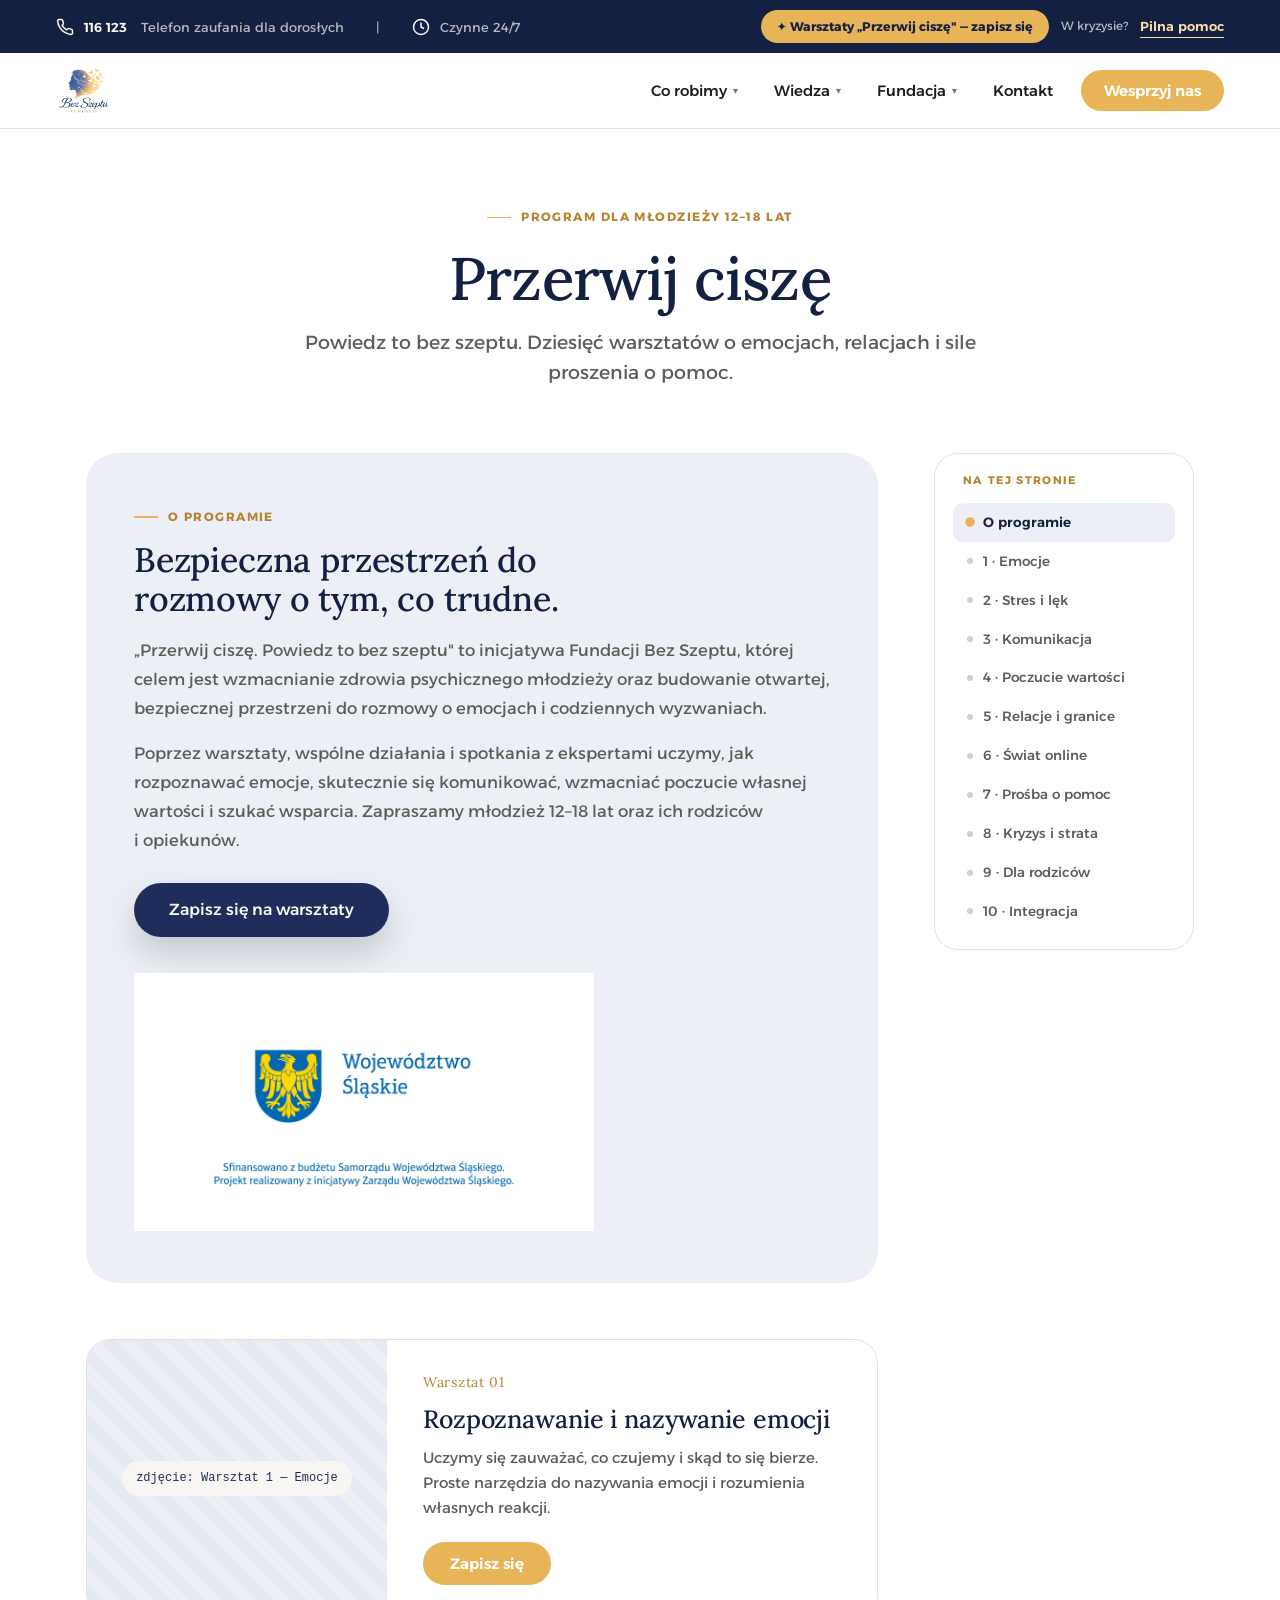
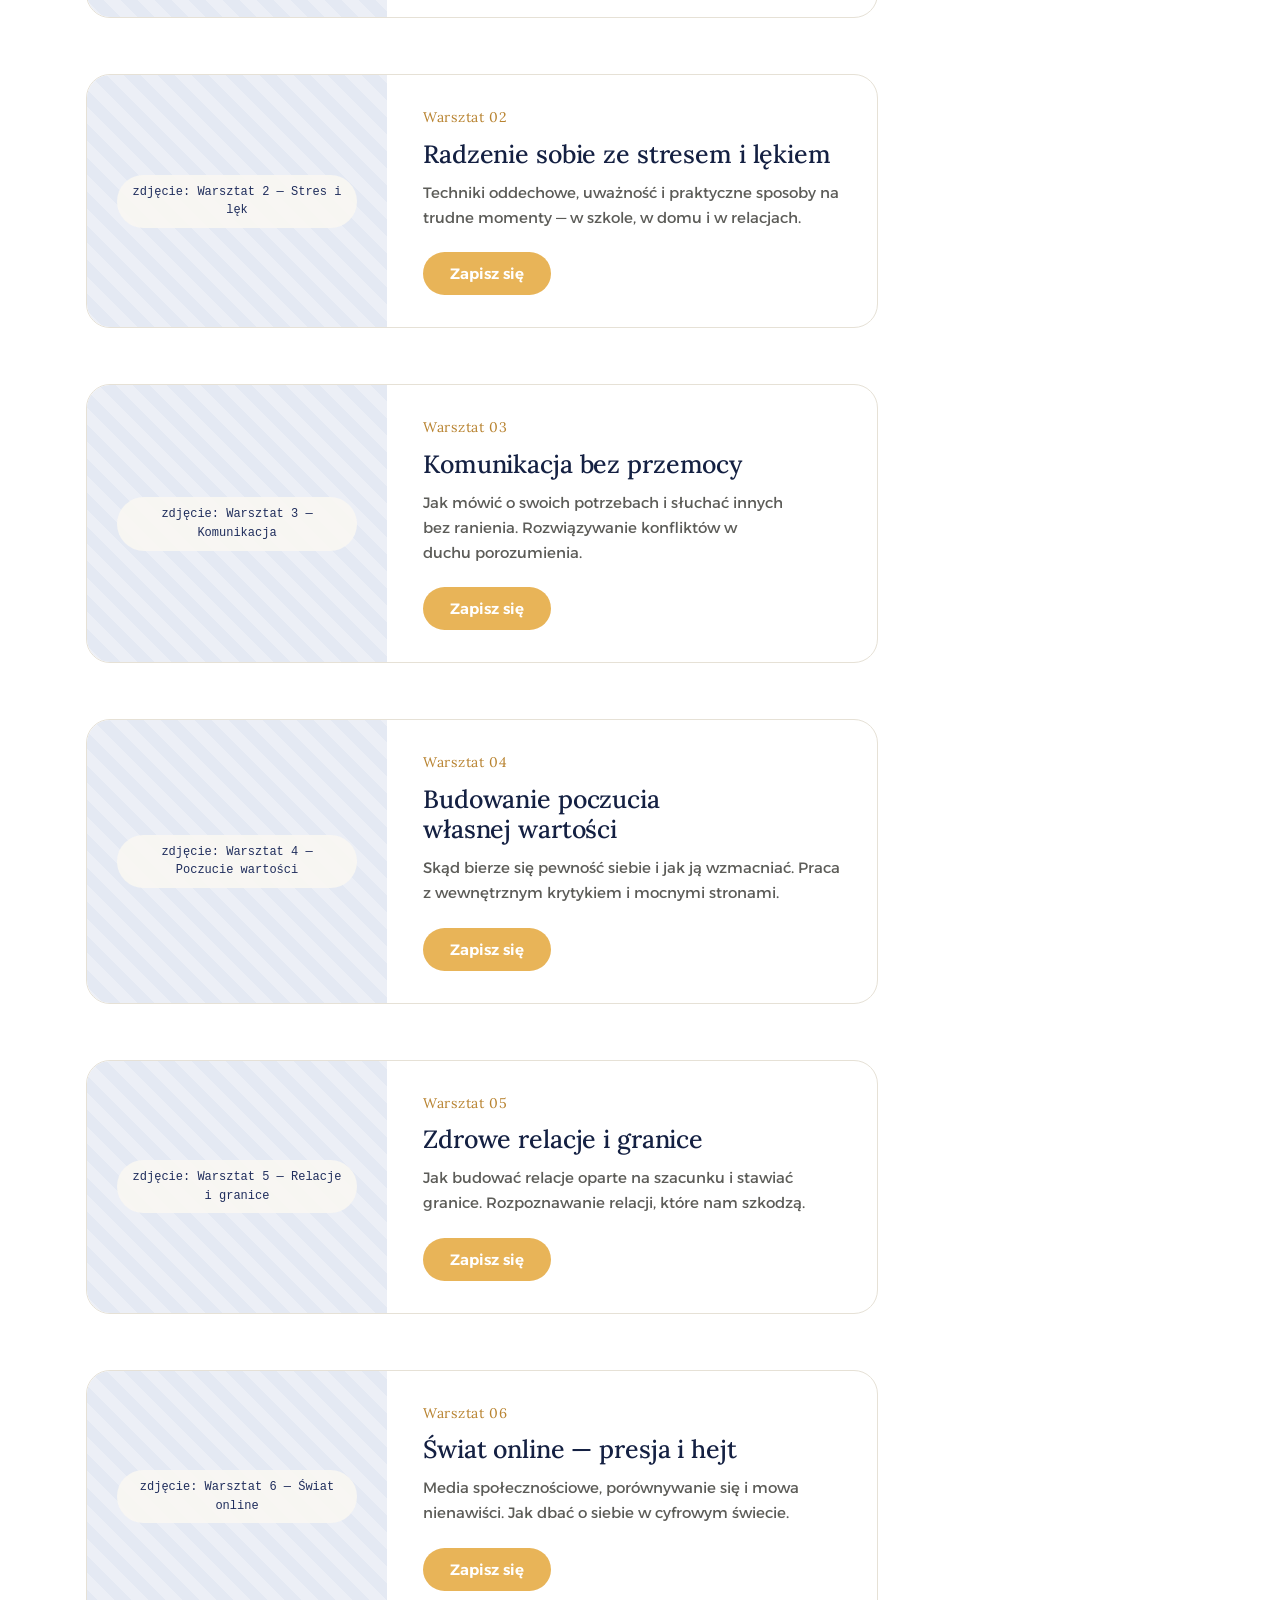
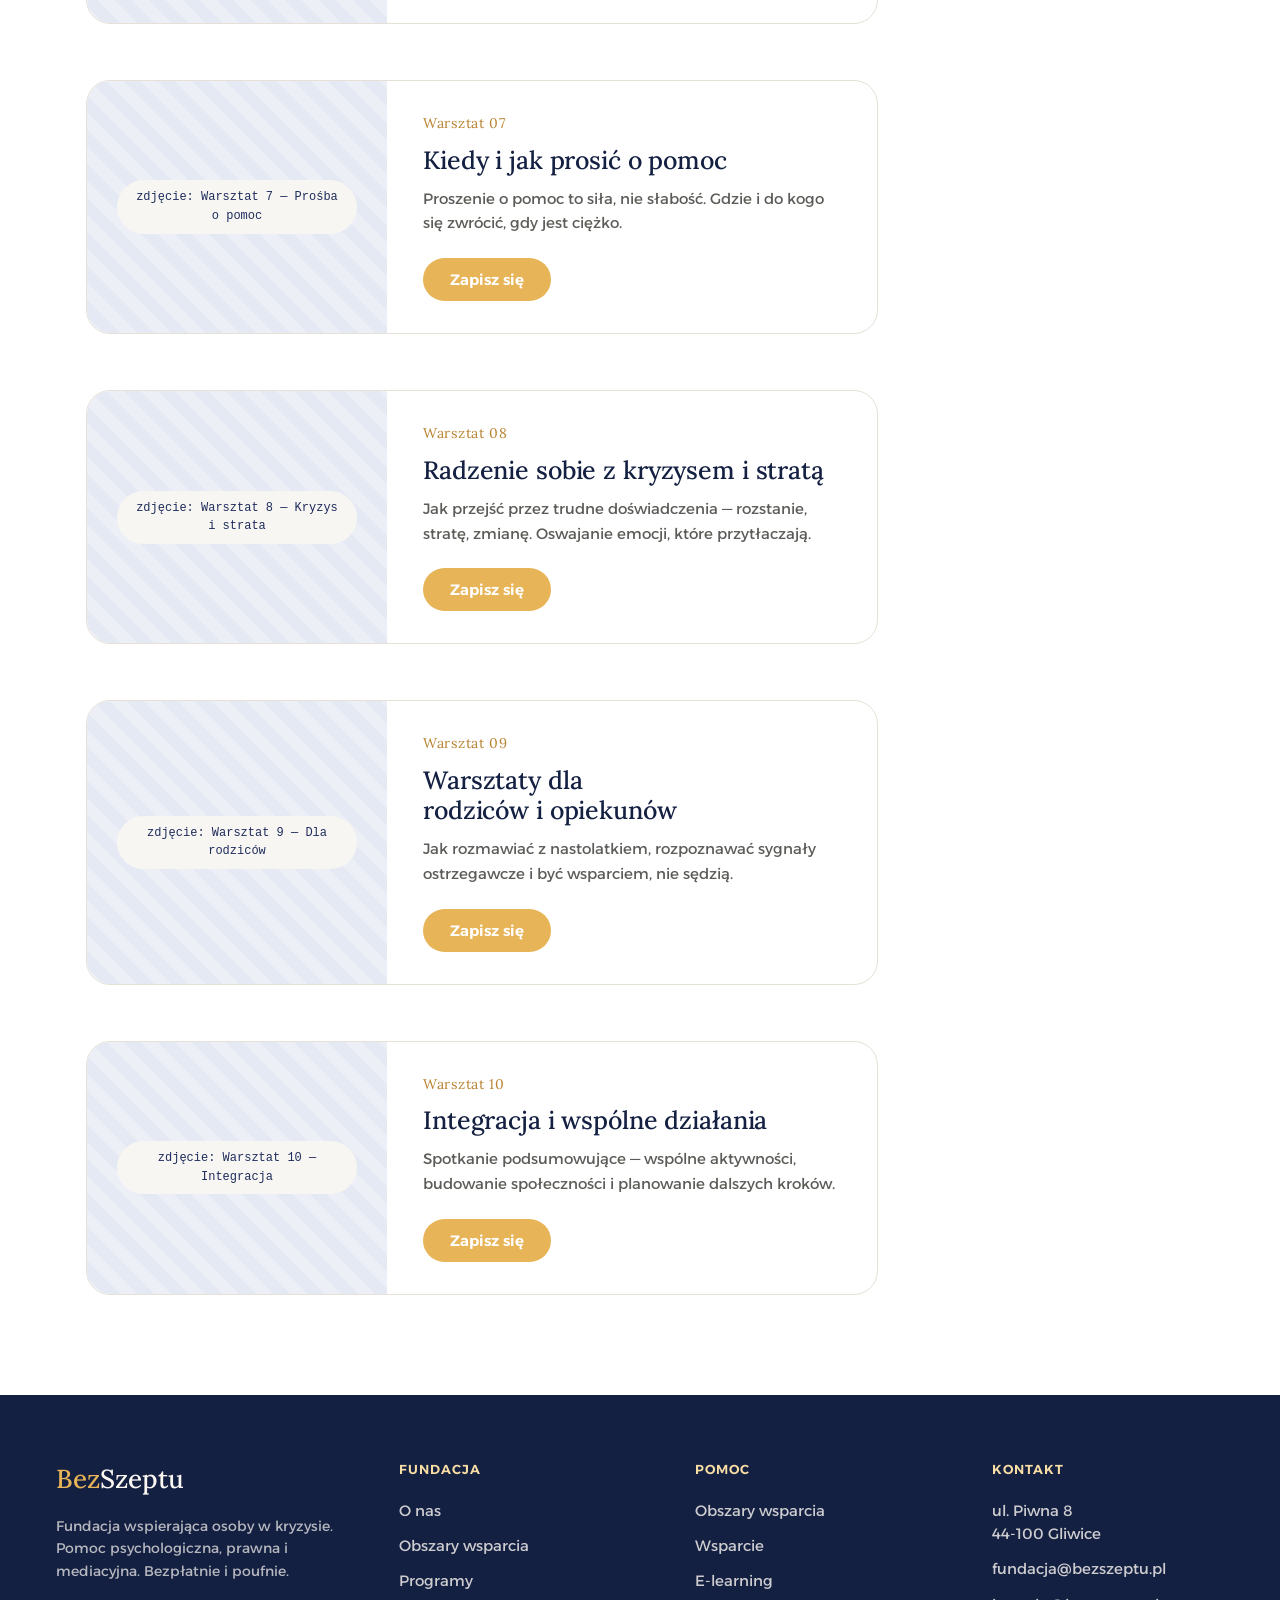
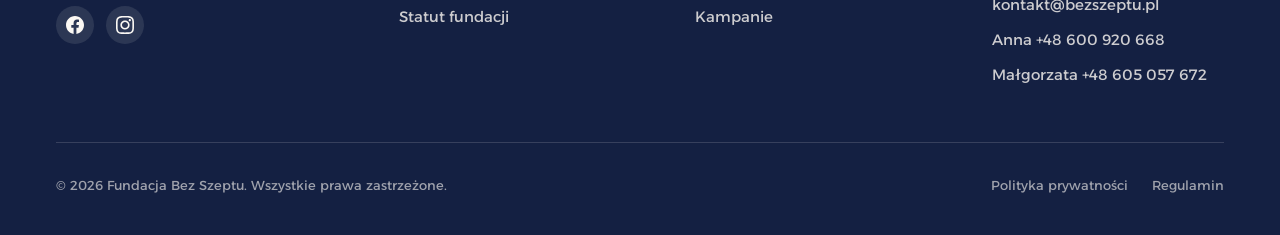
==== przerwij-cisze.html @ f2553cab "Add files via upload" ====
<!DOCTYPE html>
<html lang="pl">
<head>
  <meta charset="UTF-8">
  <meta name="viewport" content="width=device-width, initial-scale=1.0">
  <title>Przerwij ciszę — Fundacja Bez Szeptu</title>
  <link rel="icon" type="image/svg+xml" href="data:image/svg+xml,%3Csvg xmlns='http://www.w3.org/2000/svg' viewBox='0 0 64 64'%3E%3Crect width='64' height='64' rx='14' fill='%231F2D5C'/%3E%3Cpath d='M20 46V18h9c5 0 8 2.4 8 6.6 0 2.7-1.4 4.6-3.8 5.5 3 .8 4.8 3 4.8 6 0 4.6-3.3 6.9-8.6 6.9zm5.6-16.7h3c2.2 0 3.5-1 3.5-2.9s-1.3-2.8-3.6-2.8h-2.9zm0 12.2h3.4c2.4 0 3.7-1 3.7-3s-1.4-3-3.9-3h-3.2z' fill='%23E8B458'/%3E%3C/svg%3E">
  <link rel="preconnect" href="https://fonts.googleapis.com">
  <link rel="preconnect" href="https://fonts.gstatic.com" crossorigin>
  <link href="https://fonts.googleapis.com/css2?family=Lora:ital,wght@0,400..700;1,400..700&family=Alexandria:wght@300;400;500;600;700&display=swap" rel="stylesheet">
  <link rel="stylesheet" href="assets/bs-styles.css">
  <style>
    .pc-layout {
      display: grid;
      grid-template-columns: 1fr 260px;
      gap: 56px;
      align-items: start;
      padding: 56px 56px 100px;
      max-width: 1220px;
      margin: 0 auto;
    }
    /* Sekcje */
    .pc-section { scroll-margin-top: 100px; margin-bottom: 56px; }
    .pc-section:last-child { margin-bottom: 0; }

    .pc-overview {
      background: var(--bs-sage-wash);
      border-radius: var(--r-xl);
      padding: 48px 48px 52px;
    }

    .pc-workshop {
      display: grid;
      grid-template-columns: 300px 1fr;
      gap: 32px;
      align-items: center;
      background: var(--bs-white);
      border: 1px solid var(--bs-line);
      border-radius: var(--r-lg);
      overflow: hidden;
      padding: 0;
    }
    .pc-workshop .pc-media { height: 100%; min-height: 240px; position: relative; }
    .pc-workshop .pc-media img { width: 100%; height: 100%; object-fit: cover; }
    .pc-ph {
      width: 100%; height: 100%; min-height: 240px;
      background: repeating-linear-gradient(45deg, var(--bs-sage-wash) 0 12px, #E4E9F3 12px 24px);
      display: flex; align-items: center; justify-content: center;
    }
    .pc-ph span {
      font-family: ui-monospace, "SF Mono", Menlo, monospace;
      font-size: 12px; color: var(--bs-sage); background: rgba(251,248,243,0.85);
      padding: 8px 14px; border-radius: var(--r-pill); text-align: center; max-width: 80%;
    }
    .pc-workshop .pc-body { padding: 32px 36px 32px 4px; }
    .pc-num {
      font-family: var(--font-display); font-size: 14px; color: var(--bs-clay-deep);
      letter-spacing: 0.05em; margin-bottom: 10px;
    }

    /* Boczne menu (scroll-spy) */
    .pc-nav {
      position: sticky;
      top: 100px;
      align-self: start;
      max-height: calc(100vh - 130px);
      overflow-y: auto;
      background: var(--bs-white);
      border: 1px solid var(--bs-line);
      border-radius: var(--r-lg);
      padding: 18px;
    }
    .pc-nav-title {
      font-size: 11px; font-weight: 700; letter-spacing: 0.12em; text-transform: uppercase;
      color: var(--bs-clay-deep); margin-bottom: 14px; padding: 0 10px;
    }
    .pc-nav a {
      display: flex; align-items: center; gap: 10px;
      padding: 9px 12px; border-radius: var(--r-sm);
      font-size: 13.5px; font-weight: 500; color: var(--bs-fg-2);
      text-decoration: none; transition: all 180ms;
      border-left: 2px solid transparent;
    }
    .pc-nav a .pc-dot {
      width: 6px; height: 6px; border-radius: 50%; background: var(--bs-line-2); flex-shrink: 0;
      transition: all 180ms;
    }
    .pc-nav a:hover { background: var(--bs-sage-wash); color: var(--bs-sage-deep); }
    .pc-nav a.active {
      background: var(--bs-sage-wash); color: var(--bs-sage-deep); font-weight: 600;
    }
    .pc-nav a.active .pc-dot { background: var(--bs-clay); transform: scale(1.6); }

    @media (max-width: 1024px) {
      .pc-layout { grid-template-columns: 1fr; gap: 0; }
      .pc-nav { display: none; }
    }
    @media (max-width: 768px) {
      .pc-layout { padding: 40px 20px 72px; }
      .pc-workshop { grid-template-columns: 1fr; }
      .pc-workshop .pc-media, .pc-ph { min-height: 200px; }
      .pc-workshop .pc-body { padding: 24px 24px 28px; }
      .pc-overview { padding: 32px 24px 36px; }
    }
  </style>
</head>
<body>

<div class="bs-container">

  <div id="bs-header"></div>

  <!-- Page hero -->
  <section style="padding: 72px 56px 8px; text-align: center;">
    <span class="bs-eyebrow" style="justify-content: center;">Program dla młodzieży 12–18 lat</span>
    <h1 style="font-size: 60px; line-height: 1.05; margin-top: 20px; margin-bottom: 18px; letter-spacing: -0.015em;">Przerwij ciszę</h1>
    <p style="font-size: 19px; line-height: 1.6; color: var(--bs-fg-2); max-width: 720px; margin: 0 auto;">Powiedz to bez szeptu. Dziesięć warsztatów o emocjach, relacjach i sile proszenia o pomoc.</p>
  </section>

  <div class="pc-layout">

    <!-- KOLUMNA TREŚCI -->
    <div>

      <!-- s0: O programie -->
      <div class="pc-section pc-overview" id="s0">
        <span class="bs-eyebrow">O programie</span>
        <h2 style="font-size: 34px; line-height: 1.15; margin: 14px 0 18px;">Bezpieczna przestrzeń do rozmowy o tym, co trudne.</h2>
        <p style="font-size: 16.5px; line-height: 1.75; color: var(--bs-fg-2); margin-bottom: 16px;">„Przerwij ciszę. Powiedz to bez szeptu" to inicjatywa Fundacji Bez Szeptu, której celem jest wzmacnianie zdrowia psychicznego młodzieży oraz budowanie otwartej, bezpiecznej przestrzeni do rozmowy o emocjach i codziennych wyzwaniach.</p>
        <p style="font-size: 16.5px; line-height: 1.75; color: var(--bs-fg-2); margin-bottom: 28px;">Poprzez warsztaty, wspólne działania i spotkania z ekspertami uczymy, jak rozpoznawać emocje, skutecznie się komunikować, wzmacniać poczucie własnej wartości i szukać wsparcia. Zapraszamy młodzież 12–18 lat oraz ich rodziców i opiekunów.</p>
        <a href="https://docs.google.com/forms/d/e/1FAIpQLSeY14fpkEgWdrQxJjp15g3hb0569A6ZYGUd22OwexD-ic790Q/viewform" target="_blank" rel="noopener noreferrer" class="bs-btn bs-btn-primary" style="padding: 18px 34px; font-size: 16px; color: var(--bs-cream);">Zapisz się na warsztaty</a>
        <div style="margin-top: 36px;">
          <img src="uploads/plansza_ze_znakiem_graf.png" alt="Sfinansowano z budżetu Samorządu Województwa Śląskiego." style="width: 100%; max-width: 460px; height: auto;"/>
        </div>
      </div>

      <!-- Warsztaty s1–s10 -->
      <div class="pc-section pc-workshop" id="s1">
        <div class="pc-media"><div class="pc-ph"><span>zdjęcie: Warsztat 1 — Emocje</span></div></div>
        <div class="pc-body">
          <div class="pc-num">Warsztat 01</div>
          <h3 style="font-size: 25px; line-height: 1.2; margin-bottom: 12px;">Rozpoznawanie i nazywanie emocji</h3>
          <p style="font-size: 15px; line-height: 1.65; color: var(--bs-fg-2); margin-bottom: 22px;">Uczymy się zauważać, co czujemy i skąd to się bierze. Proste narzędzia do nazywania emocji i rozumienia własnych reakcji.</p>
          <a href="https://docs.google.com/forms/d/e/1FAIpQLSeY14fpkEgWdrQxJjp15g3hb0569A6ZYGUd22OwexD-ic790Q/viewform" target="_blank" rel="noopener noreferrer" class="bs-btn bs-btn-clay" style="padding: 13px 26px;">Zapisz się</a>
        </div>
      </div>

      <div class="pc-section pc-workshop" id="s2">
        <div class="pc-media"><div class="pc-ph"><span>zdjęcie: Warsztat 2 — Stres i lęk</span></div></div>
        <div class="pc-body">
          <div class="pc-num">Warsztat 02</div>
          <h3 style="font-size: 25px; line-height: 1.2; margin-bottom: 12px;">Radzenie sobie ze stresem i lękiem</h3>
          <p style="font-size: 15px; line-height: 1.65; color: var(--bs-fg-2); margin-bottom: 22px;">Techniki oddechowe, uważność i praktyczne sposoby na trudne momenty — w szkole, w domu i w relacjach.</p>
          <a href="https://docs.google.com/forms/d/e/1FAIpQLSeY14fpkEgWdrQxJjp15g3hb0569A6ZYGUd22OwexD-ic790Q/viewform" target="_blank" rel="noopener noreferrer" class="bs-btn bs-btn-clay" style="padding: 13px 26px;">Zapisz się</a>
        </div>
      </div>

      <div class="pc-section pc-workshop" id="s3">
        <div class="pc-media"><div class="pc-ph"><span>zdjęcie: Warsztat 3 — Komunikacja</span></div></div>
        <div class="pc-body">
          <div class="pc-num">Warsztat 03</div>
          <h3 style="font-size: 25px; line-height: 1.2; margin-bottom: 12px;">Komunikacja bez przemocy</h3>
          <p style="font-size: 15px; line-height: 1.65; color: var(--bs-fg-2); margin-bottom: 22px;">Jak mówić o swoich potrzebach i słuchać innych bez ranienia. Rozwiązywanie konfliktów w duchu porozumienia.</p>
          <a href="https://docs.google.com/forms/d/e/1FAIpQLSeY14fpkEgWdrQxJjp15g3hb0569A6ZYGUd22OwexD-ic790Q/viewform" target="_blank" rel="noopener noreferrer" class="bs-btn bs-btn-clay" style="padding: 13px 26px;">Zapisz się</a>
        </div>
      </div>

      <div class="pc-section pc-workshop" id="s4">
        <div class="pc-media"><div class="pc-ph"><span>zdjęcie: Warsztat 4 — Poczucie wartości</span></div></div>
        <div class="pc-body">
          <div class="pc-num">Warsztat 04</div>
          <h3 style="font-size: 25px; line-height: 1.2; margin-bottom: 12px;">Budowanie poczucia własnej wartości</h3>
          <p style="font-size: 15px; line-height: 1.65; color: var(--bs-fg-2); margin-bottom: 22px;">Skąd bierze się pewność siebie i jak ją wzmacniać. Praca z wewnętrznym krytykiem i mocnymi stronami.</p>
          <a href="https://docs.google.com/forms/d/e/1FAIpQLSeY14fpkEgWdrQxJjp15g3hb0569A6ZYGUd22OwexD-ic790Q/viewform" target="_blank" rel="noopener noreferrer" class="bs-btn bs-btn-clay" style="padding: 13px 26px;">Zapisz się</a>
        </div>
      </div>

      <div class="pc-section pc-workshop" id="s5">
        <div class="pc-media"><div class="pc-ph"><span>zdjęcie: Warsztat 5 — Relacje i granice</span></div></div>
        <div class="pc-body">
          <div class="pc-num">Warsztat 05</div>
          <h3 style="font-size: 25px; line-height: 1.2; margin-bottom: 12px;">Zdrowe relacje i granice</h3>
          <p style="font-size: 15px; line-height: 1.65; color: var(--bs-fg-2); margin-bottom: 22px;">Jak budować relacje oparte na szacunku i stawiać granice. Rozpoznawanie relacji, które nam szkodzą.</p>
          <a href="https://docs.google.com/forms/d/e/1FAIpQLSeY14fpkEgWdrQxJjp15g3hb0569A6ZYGUd22OwexD-ic790Q/viewform" target="_blank" rel="noopener noreferrer" class="bs-btn bs-btn-clay" style="padding: 13px 26px;">Zapisz się</a>
        </div>
      </div>

      <div class="pc-section pc-workshop" id="s6">
        <div class="pc-media"><div class="pc-ph"><span>zdjęcie: Warsztat 6 — Świat online</span></div></div>
        <div class="pc-body">
          <div class="pc-num">Warsztat 06</div>
          <h3 style="font-size: 25px; line-height: 1.2; margin-bottom: 12px;">Świat online — presja i hejt</h3>
          <p style="font-size: 15px; line-height: 1.65; color: var(--bs-fg-2); margin-bottom: 22px;">Media społecznościowe, porównywanie się i mowa nienawiści. Jak dbać o siebie w cyfrowym świecie.</p>
          <a href="https://docs.google.com/forms/d/e/1FAIpQLSeY14fpkEgWdrQxJjp15g3hb0569A6ZYGUd22OwexD-ic790Q/viewform" target="_blank" rel="noopener noreferrer" class="bs-btn bs-btn-clay" style="padding: 13px 26px;">Zapisz się</a>
        </div>
      </div>

      <div class="pc-section pc-workshop" id="s7">
        <div class="pc-media"><div class="pc-ph"><span>zdjęcie: Warsztat 7 — Prośba o pomoc</span></div></div>
        <div class="pc-body">
          <div class="pc-num">Warsztat 07</div>
          <h3 style="font-size: 25px; line-height: 1.2; margin-bottom: 12px;">Kiedy i jak prosić o pomoc</h3>
          <p style="font-size: 15px; line-height: 1.65; color: var(--bs-fg-2); margin-bottom: 22px;">Proszenie o pomoc to siła, nie słabość. Gdzie i do kogo się zwrócić, gdy jest ciężko.</p>
          <a href="https://docs.google.com/forms/d/e/1FAIpQLSeY14fpkEgWdrQxJjp15g3hb0569A6ZYGUd22OwexD-ic790Q/viewform" target="_blank" rel="noopener noreferrer" class="bs-btn bs-btn-clay" style="padding: 13px 26px;">Zapisz się</a>
        </div>
      </div>

      <div class="pc-section pc-workshop" id="s8">
        <div class="pc-media"><div class="pc-ph"><span>zdjęcie: Warsztat 8 — Kryzys i strata</span></div></div>
        <div class="pc-body">
          <div class="pc-num">Warsztat 08</div>
          <h3 style="font-size: 25px; line-height: 1.2; margin-bottom: 12px;">Radzenie sobie z kryzysem i stratą</h3>
          <p style="font-size: 15px; line-height: 1.65; color: var(--bs-fg-2); margin-bottom: 22px;">Jak przejść przez trudne doświadczenia — rozstanie, stratę, zmianę. Oswajanie emocji, które przytłaczają.</p>
          <a href="https://docs.google.com/forms/d/e/1FAIpQLSeY14fpkEgWdrQxJjp15g3hb0569A6ZYGUd22OwexD-ic790Q/viewform" target="_blank" rel="noopener noreferrer" class="bs-btn bs-btn-clay" style="padding: 13px 26px;">Zapisz się</a>
        </div>
      </div>

      <div class="pc-section pc-workshop" id="s9">
        <div class="pc-media"><div class="pc-ph"><span>zdjęcie: Warsztat 9 — Dla rodziców</span></div></div>
        <div class="pc-body">
          <div class="pc-num">Warsztat 09</div>
          <h3 style="font-size: 25px; line-height: 1.2; margin-bottom: 12px;">Warsztaty dla rodziców i opiekunów</h3>
          <p style="font-size: 15px; line-height: 1.65; color: var(--bs-fg-2); margin-bottom: 22px;">Jak rozmawiać z nastolatkiem, rozpoznawać sygnały ostrzegawcze i być wsparciem, nie sędzią.</p>
          <a href="https://docs.google.com/forms/d/e/1FAIpQLSeY14fpkEgWdrQxJjp15g3hb0569A6ZYGUd22OwexD-ic790Q/viewform" target="_blank" rel="noopener noreferrer" class="bs-btn bs-btn-clay" style="padding: 13px 26px;">Zapisz się</a>
        </div>
      </div>

      <div class="pc-section pc-workshop" id="s10">
        <div class="pc-media"><div class="pc-ph"><span>zdjęcie: Warsztat 10 — Integracja</span></div></div>
        <div class="pc-body">
          <div class="pc-num">Warsztat 10</div>
          <h3 style="font-size: 25px; line-height: 1.2; margin-bottom: 12px;">Integracja i wspólne działania</h3>
          <p style="font-size: 15px; line-height: 1.65; color: var(--bs-fg-2); margin-bottom: 22px;">Spotkanie podsumowujące — wspólne aktywności, budowanie społeczności i planowanie dalszych kroków.</p>
          <a href="https://docs.google.com/forms/d/e/1FAIpQLSeY14fpkEgWdrQxJjp15g3hb0569A6ZYGUd22OwexD-ic790Q/viewform" target="_blank" rel="noopener noreferrer" class="bs-btn bs-btn-clay" style="padding: 13px 26px;">Zapisz się</a>
        </div>
      </div>

    </div>

    <!-- BOCZNE MENU (scroll-spy) -->
    <aside class="pc-nav" id="pcNav">
      <div class="pc-nav-title">Na tej stronie</div>
      <a href="#s0"><span class="pc-dot"></span>O programie</a>
      <a href="#s1"><span class="pc-dot"></span>1 · Emocje</a>
      <a href="#s2"><span class="pc-dot"></span>2 · Stres i lęk</a>
      <a href="#s3"><span class="pc-dot"></span>3 · Komunikacja</a>
      <a href="#s4"><span class="pc-dot"></span>4 · Poczucie wartości</a>
      <a href="#s5"><span class="pc-dot"></span>5 · Relacje i granice</a>
      <a href="#s6"><span class="pc-dot"></span>6 · Świat online</a>
      <a href="#s7"><span class="pc-dot"></span>7 · Prośba o pomoc</a>
      <a href="#s8"><span class="pc-dot"></span>8 · Kryzys i strata</a>
      <a href="#s9"><span class="pc-dot"></span>9 · Dla rodziców</a>
      <a href="#s10"><span class="pc-dot"></span>10 · Integracja</a>
    </aside>

  </div>

  <div id="bs-footer"></div>

</div>

<script src="assets/bs-shared.js"></script>

<!-- Scroll-spy bocznego menu -->
<script>
(function () {
  var nav = document.getElementById('pcNav');
  if (!nav) return;
  var links = Array.prototype.slice.call(nav.querySelectorAll('a'));
  var sections = links.map(function (l) { return document.querySelector(l.getAttribute('href')); });

  function setActive(idx) {
    links.forEach(function (l, i) { l.classList.toggle('active', i === idx); });
  }
  function onScroll() {
    var idx = 0;
    for (var i = 0; i < sections.length; i++) {
      var s = sections[i];
      if (s && s.getBoundingClientRect().top <= 140) idx = i;
    }
    setActive(idx);
  }
  window.addEventListener('scroll', onScroll, { passive: true });
  window.addEventListener('resize', onScroll);
  onScroll();
})();
</script>

</body>
</html>
---- assets/bs-styles.css ----
/* ============================================================
   Fundacja Bez Szeptu — wspólny arkusz stylów (bs-styles.css)
   Edytuj tokeny i komponenty w jednym miejscu.
   ============================================================ */

:root {
  /* Colors - Sage (primary blue) */
  --bs-sage:           #1F2D5C;
  --bs-sage-deep:      #142042;
  --bs-sage-soft:      #C7D0E3;
  --bs-sage-wash:      #ECEFF6;

  /* Colors - Clay (accent gold/yellow) */
  --bs-clay:           #E8B458;
  --bs-clay-deep:      #B88330;
  --bs-clay-soft:      #F8DDA4;
  --bs-clay-wash:      #FBF1DC;

  /* Colors - Gold */
  --bs-gold:           #B88330;
  --bs-gold-soft:      #F8DDA4;

  /* Colors - Neutrals */
  --bs-ink:            #1D1D1B;
  --bs-ink-soft:       #2A2A28;
  --bs-fg-2:           #5C5C58;
  --bs-fg-3:           #8C8C86;

  --bs-cream:          #FBF8F3;
  --bs-paper:          #F6F4F3;
  --bs-paper-2:        #EFEBE3;
  --bs-white:          #FFFFFF;

  --bs-line:           #E6E1D6;
  --bs-line-2:         #D6D0C2;

  /* Typography */
  --font-display:      "Lora", Georgia, serif;
  --font-sans:         "Alexandria", system-ui, sans-serif;

  /* Border Radius */
  --r-sm:              10px;
  --r-md:              16px;
  --r-lg:              24px;
  --r-xl:              32px;
  --r-pill:            999px;

  /* Shadows */
  --sh-1: 0 1px 2px rgba(29,29,27,0.05), 0 1px 3px rgba(29,29,27,0.06);
  --sh-2: 0 6px 16px rgba(29,29,27,0.07), 0 1px 2px rgba(29,29,27,0.05);
  --sh-3: 0 20px 40px rgba(29,29,27,0.10), 0 2px 4px rgba(29,29,27,0.05);
  --sh-sage: 0 16px 32px rgba(44,74,62,0.22);
}

/* ============================================================
   Base
   ============================================================ */
* { box-sizing: border-box; }

body {
  font-family: var(--font-sans);
  font-size: 16px;
  line-height: 1.55;
  color: var(--bs-ink);
  background: var(--bs-cream);
  font-weight: 400;
  -webkit-font-smoothing: antialiased;
  text-rendering: optimizeLegibility;
  margin: 0;
  padding: 0;
}

h1, h2, h3, h4 {
  font-family: var(--font-display);
  font-weight: 500;
  color: var(--bs-sage-deep);
  letter-spacing: -0.005em;
  margin: 0;
  text-wrap: balance;
}

p { margin: 0; text-wrap: pretty; }
a { color: inherit; text-decoration: none; }
a:hover { color: var(--bs-clay-deep); }
img { max-width: 100%; height: auto; display: block; }

html { scroll-behavior: smooth; }

/* ============================================================
   Components
   ============================================================ */
.bs-eyebrow {
  font-family: var(--font-sans);
  font-size: 12px;
  font-weight: 700;
  letter-spacing: 0.12em;
  text-transform: uppercase;
  color: var(--bs-clay-deep);
  display: inline-flex;
  align-items: center;
  gap: 10px;
}
.bs-eyebrow::before {
  content: "";
  width: 24px;
  height: 1.5px;
  background: var(--bs-clay);
}

.bs-btn {
  display: inline-flex;
  align-items: center;
  justify-content: center;
  gap: 8px;
  padding: 14px 26px;
  border-radius: var(--r-pill);
  font-family: var(--font-sans);
  font-size: 15px;
  font-weight: 500;
  cursor: pointer;
  border: 1px solid transparent;
  transition: all 220ms cubic-bezier(0.22,1,0.36,1);
  white-space: nowrap;
  line-height: 1;
}
.bs-btn-primary { background: var(--bs-sage); color: var(--bs-cream); box-shadow: var(--sh-sage); }
.bs-btn-primary:hover { background: var(--bs-sage-deep); color: var(--bs-cream); }
.bs-btn-clay { background: var(--bs-clay); color: var(--bs-white); font-weight: 600; }
.bs-btn-clay:hover { background: var(--bs-clay-deep); color: var(--bs-white); }
.bs-btn-ghost { background: transparent; color: var(--bs-sage-deep); border-color: var(--bs-line-2); }
.bs-btn-ghost:hover { background: var(--bs-sage-deep); color: var(--bs-cream); border-color: var(--bs-sage-deep); }

.bs-card { background: var(--bs-white); border-radius: var(--r-lg); border: 1px solid var(--bs-line); padding: 32px; }

.bs-tag {
  display: inline-flex;
  align-items: center;
  gap: 8px;
  padding: 6px 14px;
  border-radius: var(--r-pill);
  background: var(--bs-sage-wash);
  color: var(--bs-sage-deep);
  font-size: 13px;
  font-weight: 600;
}

.bs-container { width: 1280px; margin: 0 auto; background: var(--bs-white); }
@media (max-width: 1320px) { .bs-container { width: 100%; } }

/* ============================================================
   Top bar
   ============================================================ */
.bs-topbar {
  background: var(--bs-sage-deep);
  color: var(--bs-cream);
  padding: 10px 56px;
  font-size: 13px;
  display: flex;
  align-items: center;
  justify-content: space-between;
}
.bs-topbar-left { display: flex; align-items: center; gap: 32px; }
.bs-topbar-right { display: flex; gap: 12px; align-items: center; }

@keyframes bsBlinkGlow {
  0%, 100% { box-shadow: 0 0 0 0 rgba(232,180,88,0.0); background: var(--bs-clay); }
  50% { box-shadow: 0 0 18px 4px rgba(232,180,88,0.65); background: var(--bs-clay-soft); }
}
.bs-blink-btn {
  display: inline-flex;
  align-items: center;
  gap: 8px;
  background: var(--bs-clay);
  color: var(--bs-sage-deep);
  font-weight: 700;
  font-size: 12.5px;
  padding: 7px 16px;
  border-radius: var(--r-pill);
  text-decoration: none;
  white-space: nowrap;
  animation: bsBlinkGlow 1.4s ease-in-out infinite;
}
.bs-blink-btn:hover { background: var(--bs-clay-soft); color: var(--bs-sage-deep); animation-play-state: paused; }
@media (prefers-reduced-motion: reduce) { .bs-blink-btn { animation: none; } }

/* ============================================================
   Navigation (sticky) + dropdowns
   ============================================================ */
.bs-nav {
  position: sticky;
  top: 0;
  z-index: 100;
  background: var(--bs-white);
  padding: 0 56px;
  height: 76px;
  display: flex;
  align-items: center;
  justify-content: space-between;
  border-bottom: 1px solid var(--bs-line);
}
.bs-logo { display: flex; align-items: center; gap: 12px; text-decoration: none; }
.bs-logo img { height: 52px; width: auto; mix-blend-mode: multiply; }

.bs-nav-menu { display: flex; gap: 4px; align-items: center; }
.bs-nav-item { position: relative; }
.bs-nav-link {
  display: inline-flex;
  align-items: center;
  gap: 6px;
  padding: 10px 16px;
  color: var(--bs-ink);
  font-size: 15px;
  font-weight: 500;
  text-decoration: none;
  border-radius: var(--r-pill);
  cursor: pointer;
  transition: background 200ms, color 200ms;
  white-space: nowrap;
  background: none;
  border: none;
  font-family: var(--font-sans);
}
.bs-nav-link:hover { background: var(--bs-sage-wash); color: var(--bs-sage-deep); }
.bs-nav-caret { font-size: 10px; opacity: 0.6; transition: transform 200ms; }
.bs-has-dropdown:hover .bs-nav-caret { transform: rotate(180deg); }

.bs-dropdown {
  position: absolute;
  top: 100%;
  left: 0;
  min-width: 280px;
  background: var(--bs-white);
  border: 1px solid var(--bs-line);
  border-radius: var(--r-md);
  box-shadow: var(--sh-3);
  padding: 8px;
  opacity: 0;
  visibility: hidden;
  transform: translateY(6px);
  transition: opacity 180ms, transform 180ms, visibility 180ms;
  z-index: 200;
}
.bs-has-dropdown:hover .bs-dropdown { opacity: 1; visibility: visible; transform: translateY(0); }
.bs-dropdown a {
  display: block;
  padding: 11px 14px;
  border-radius: var(--r-sm);
  font-size: 14.5px;
  font-weight: 500;
  color: var(--bs-ink);
  text-decoration: none;
  transition: background 160ms, color 160ms;
}
.bs-dropdown a:hover { background: var(--bs-sage-wash); color: var(--bs-sage-deep); }
.bs-dropdown a small {
  display: block;
  font-size: 12px;
  font-weight: 400;
  color: var(--bs-fg-3);
  margin-top: 2px;
}
.bs-dropdown-divider { height: 1px; background: var(--bs-line); margin: 6px 10px; }

/* Hamburger */
.bs-mobile-menu-toggle {
  display: none;
  flex-direction: column;
  gap: 5px;
  cursor: pointer;
  padding: 8px;
  background: transparent;
  border: none;
}
.bs-mobile-menu-toggle span { width: 28px; height: 3px; background: var(--bs-sage-deep); transition: all 0.3s; border-radius: 2px; }
.bs-mobile-menu-toggle.active span:nth-child(1) { transform: rotate(45deg) translate(8px, 8px); }
.bs-mobile-menu-toggle.active span:nth-child(2) { opacity: 0; }
.bs-mobile-menu-toggle.active span:nth-child(3) { transform: rotate(-45deg) translate(7px, -7px); }

/* ============================================================
   Workshops Slider (home)
   ============================================================ */
.bs-slider { position: relative; max-width: 640px; margin: 0 auto; }
.bs-slider-viewport { overflow: hidden; border-radius: var(--r-xl); box-shadow: var(--sh-2); background: var(--bs-white); }
.bs-slider-track { display: flex; transition: transform 450ms cubic-bezier(0.22,1,0.36,1); }
.bs-slide { min-width: 100%; position: relative; display: flex; }
.bs-slide img { width: 100%; height: auto; display: block; }
.bs-slide-cta {
  position: absolute; left: 50%; bottom: 22px; transform: translateX(-50%);
  background: var(--bs-sage-deep); color: var(--bs-cream);
  font-family: var(--font-sans); font-weight: 700; font-size: 15px;
  letter-spacing: 0.04em; text-transform: uppercase;
  padding: 15px 30px; border-radius: var(--r-pill); text-decoration: none;
  box-shadow: var(--sh-3); transition: all 200ms; white-space: nowrap;
}
.bs-slide-cta:hover { background: var(--bs-clay); color: var(--bs-sage-deep); }
.bs-slider-arrow {
  position: absolute; top: 50%; transform: translateY(-50%);
  width: 48px; height: 48px; border-radius: 50%;
  background: var(--bs-white); border: 1px solid var(--bs-line); box-shadow: var(--sh-2);
  display: flex; align-items: center; justify-content: center;
  cursor: pointer; color: var(--bs-sage-deep); z-index: 2; transition: all 180ms;
}
.bs-slider-arrow:hover { background: var(--bs-sage-deep); color: var(--bs-cream); }
.bs-slider-arrow.prev { left: -24px; }
.bs-slider-arrow.next { right: -24px; }
.bs-slider-dots { display: flex; justify-content: center; gap: 10px; margin-top: 24px; }
.bs-slider-dot { width: 10px; height: 10px; border-radius: 50%; background: var(--bs-line-2); border: none; cursor: pointer; padding: 0; transition: all 200ms; }
.bs-slider-dot.active { background: var(--bs-clay-deep); transform: scale(1.25); }

/* ============================================================
   Footer
   ============================================================ */
.bs-footer { padding: 64px 56px 40px; background: var(--bs-sage-deep); color: var(--bs-cream); }
.bs-footer-grid { display: grid; grid-template-columns: 1.2fr 1fr 1fr 1fr; gap: 64px; margin-bottom: 56px; }
.bs-footer-col-title { font-size: 13px; font-weight: 600; letter-spacing: 0.08em; text-transform: uppercase; color: var(--bs-clay-soft); margin-bottom: 20px; }
.bs-footer-links { display: flex; flex-direction: column; gap: 12px; }
.bs-footer-links a { font-size: 15px; color: rgba(251,248,243,0.8); text-decoration: none; }
.bs-footer-links a:hover { color: var(--bs-clay-soft); }
.bs-footer-social { display: flex; gap: 12px; }
.bs-footer-social a { width: 38px; height: 38px; border-radius: 50%; background: rgba(251,248,243,0.1); display: flex; align-items: center; justify-content: center; color: var(--bs-cream); text-decoration: none; transition: background 200ms; }
.bs-footer-social a:hover { background: rgba(251,248,243,0.2); color: var(--bs-cream); }
.bs-footer-bottom { padding-top: 32px; border-top: 1px solid rgba(251,248,243,0.15); display: flex; justify-content: space-between; align-items: center; font-size: 13px; color: rgba(251,248,243,0.6); }
.bs-footer-bottom-links { display: flex; gap: 24px; }

/* ============================================================
   Mobile Responsive
   ============================================================ */
@media (max-width: 768px) {
  h1 { font-size: 36px !important; line-height: 1.15 !important; }
  h2 { font-size: 28px !important; }
  h3 { font-size: 20px !important; }

  section { padding-left: 20px !important; padding-right: 20px !important; }

  /* Top bar */
  .bs-topbar { padding: 10px 20px !important; flex-direction: column !important; gap: 8px !important; font-size: 11px !important; }
  .bs-topbar-left { flex-direction: column !important; gap: 8px !important; width: 100% !important; }
  .bs-blink-btn { font-size: 12px !important; white-space: normal !important; text-align: center !important; justify-content: center !important; }

  /* Nav → hamburger + accordion */
  .bs-mobile-menu-toggle { display: flex !important; }
  .bs-nav { padding: 12px 20px !important; height: auto !important; flex-wrap: wrap !important; }
  .bs-nav-menu {
    display: none !important;
    width: 100% !important;
    flex-direction: column !important;
    gap: 2px !important;
    padding-top: 12px !important;
    align-items: stretch !important;
  }
  .bs-nav-menu.active { display: flex !important; }
  .bs-nav-item { width: 100% !important; }
  .bs-nav-link { width: 100% !important; justify-content: space-between !important; }
  .bs-dropdown {
    position: static !important;
    opacity: 1 !important;
    visibility: hidden !important;
    transform: none !important;
    box-shadow: none !important;
    border: none !important;
    border-left: 2px solid var(--bs-clay) !important;
    border-radius: 0 !important;
    margin: 2px 0 6px 14px !important;
    padding: 2px 0 !important;
    min-width: 0 !important;
    height: 0 !important;
    overflow: hidden !important;
  }
  .bs-nav-item.open .bs-dropdown { visibility: visible !important; height: auto !important; overflow: visible !important; }
  .bs-nav-item.open .bs-nav-caret { transform: rotate(180deg); }
  .bs-nav-menu .bs-btn-clay { width: 100% !important; margin-top: 8px !important; }

  /* Grids collapse */
  div[style*="grid-template-columns"] { grid-template-columns: 1fr !important; }
  div[style*="display: flex"][style*="gap: 14px"],
  div[style*="display: flex"][style*="gap: 24px"],
  div[style*="display: flex"][style*="gap: 32px"] { flex-direction: column !important; }
  .bs-btn { width: 100% !important; }

  /* Bank number */
  div[style*="font-family: var(--font-display); font-size: 20px"] { font-size: 16px !important; word-break: break-all !important; line-height: 1.6 !important; }

  /* About images */
  div[style*="position: relative; height: 520px"] { height: 420px !important; }
  img[style*="position: absolute"] { width: 62% !important; }
  .bs-stat-float { display: none !important; }

  /* Featured news */
  .bs-featured-news { grid-template-columns: 1fr !important; }
  .bs-featured-news .bs-featured-img { min-height: 0 !important; }
  .bs-featured-news .bs-featured-img img { height: auto !important; max-height: 420px !important; }
  .bs-featured-news > div:last-child { padding: 28px 24px !important; }
  .bs-featured-news h3 { font-size: 22px !important; }

  /* Slider */
  .bs-slider-arrow.prev { left: 6px !important; }
  .bs-slider-arrow.next { right: 6px !important; }
  .bs-slider-arrow { width: 40px !important; height: 40px !important; background: rgba(255,255,255,0.9) !important; }
  .bs-slide-cta { font-size: 12px !important; padding: 12px 20px !important; bottom: 14px !important; }

  /* Footer */
  .bs-footer { padding: 48px 20px 32px !important; }
  .bs-footer-grid { grid-template-columns: 1fr !important; gap: 32px !important; }
  .bs-footer-bottom { flex-direction: column !important; gap: 16px !important; text-align: center !important; }
}

@media (max-width: 480px) {
  h1 { font-size: 28px !important; }
  h2 { font-size: 24px !important; }
  div[style*="font-family: var(--font-display); font-size: 20px"] { font-size: 14px !important; }
}
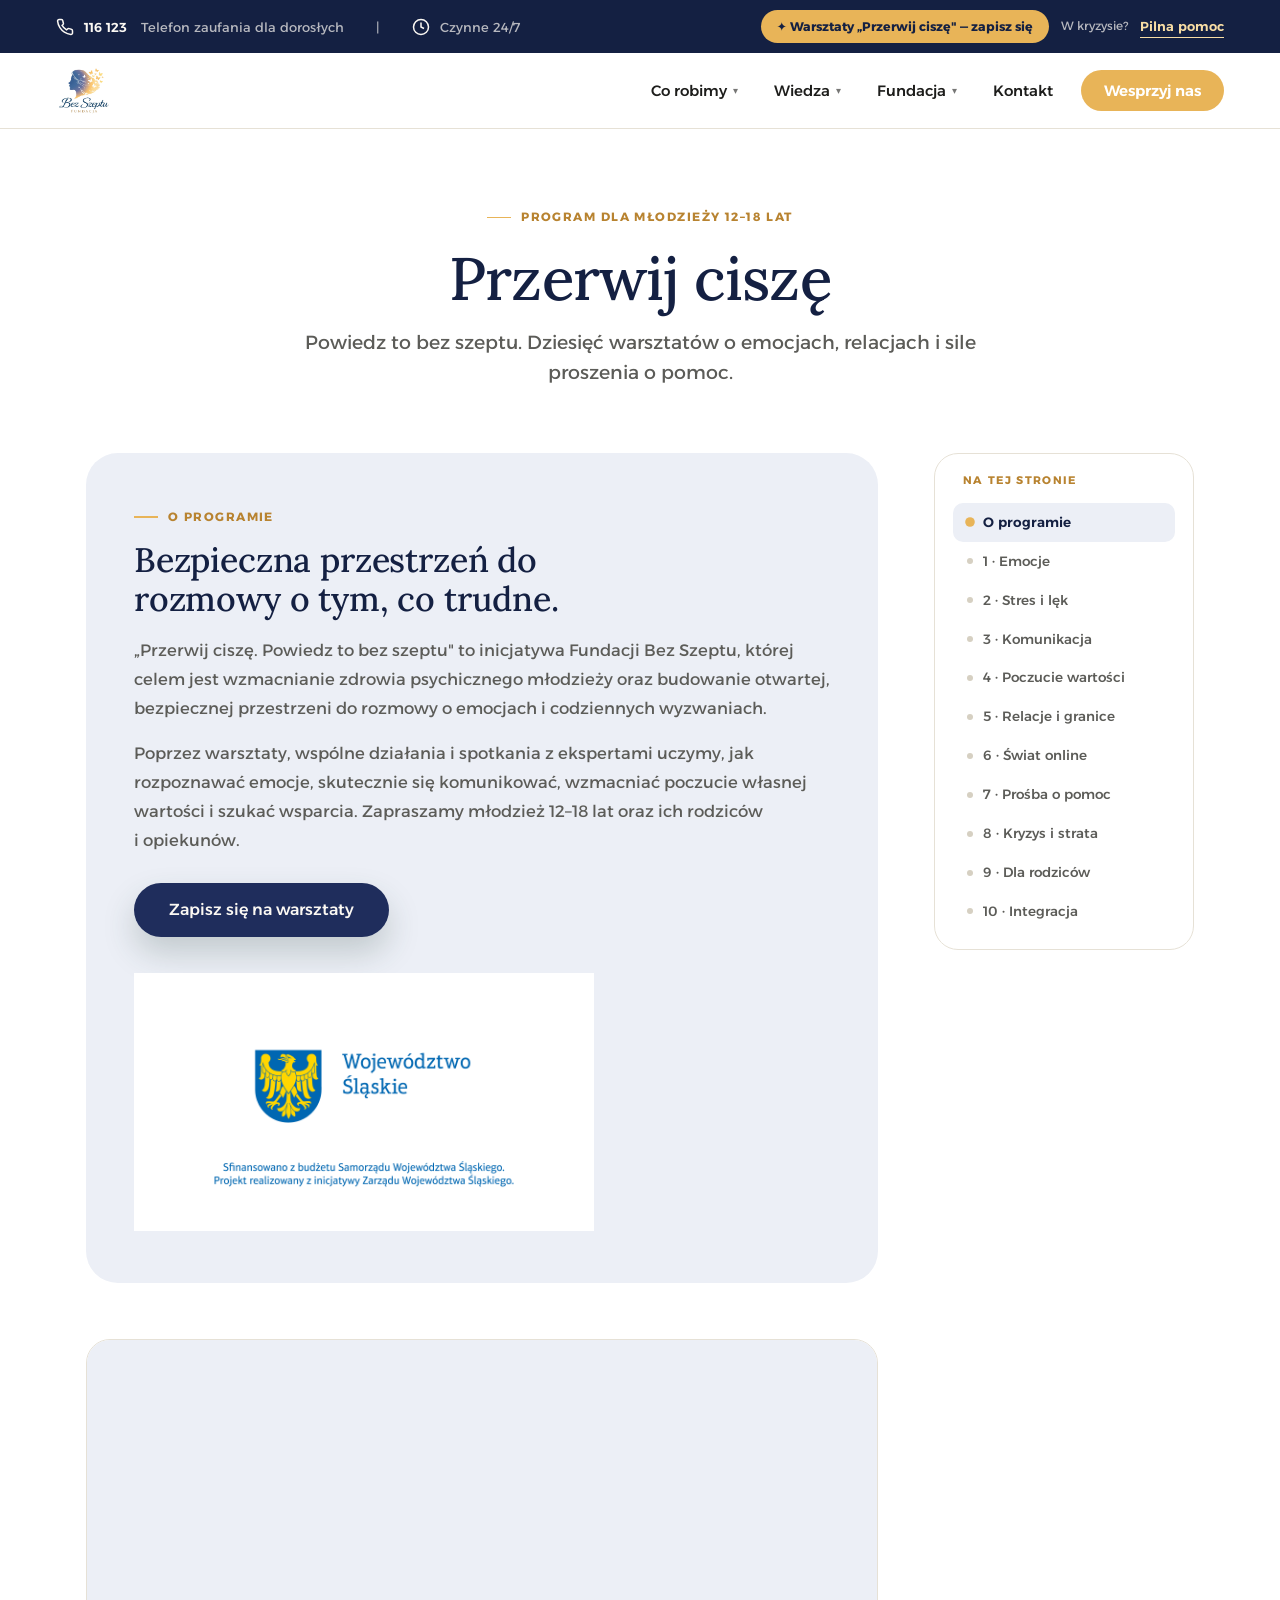
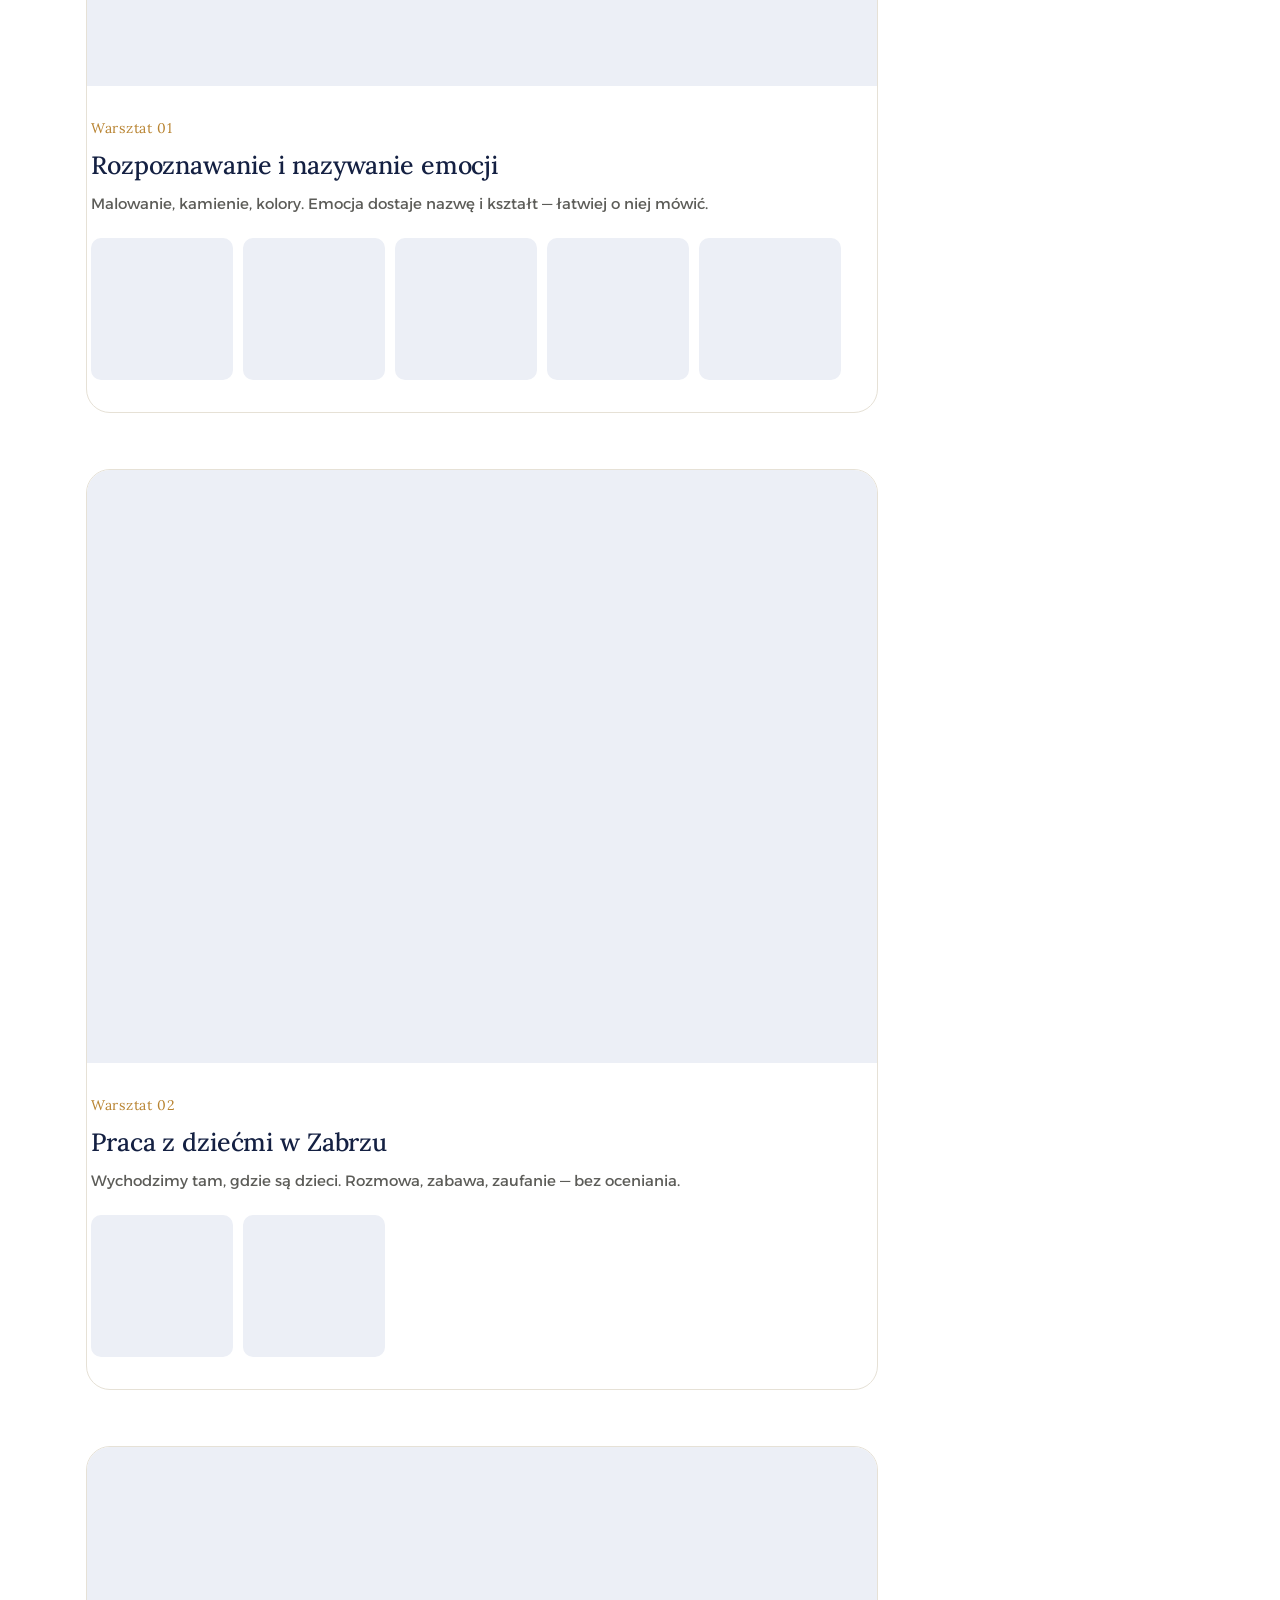
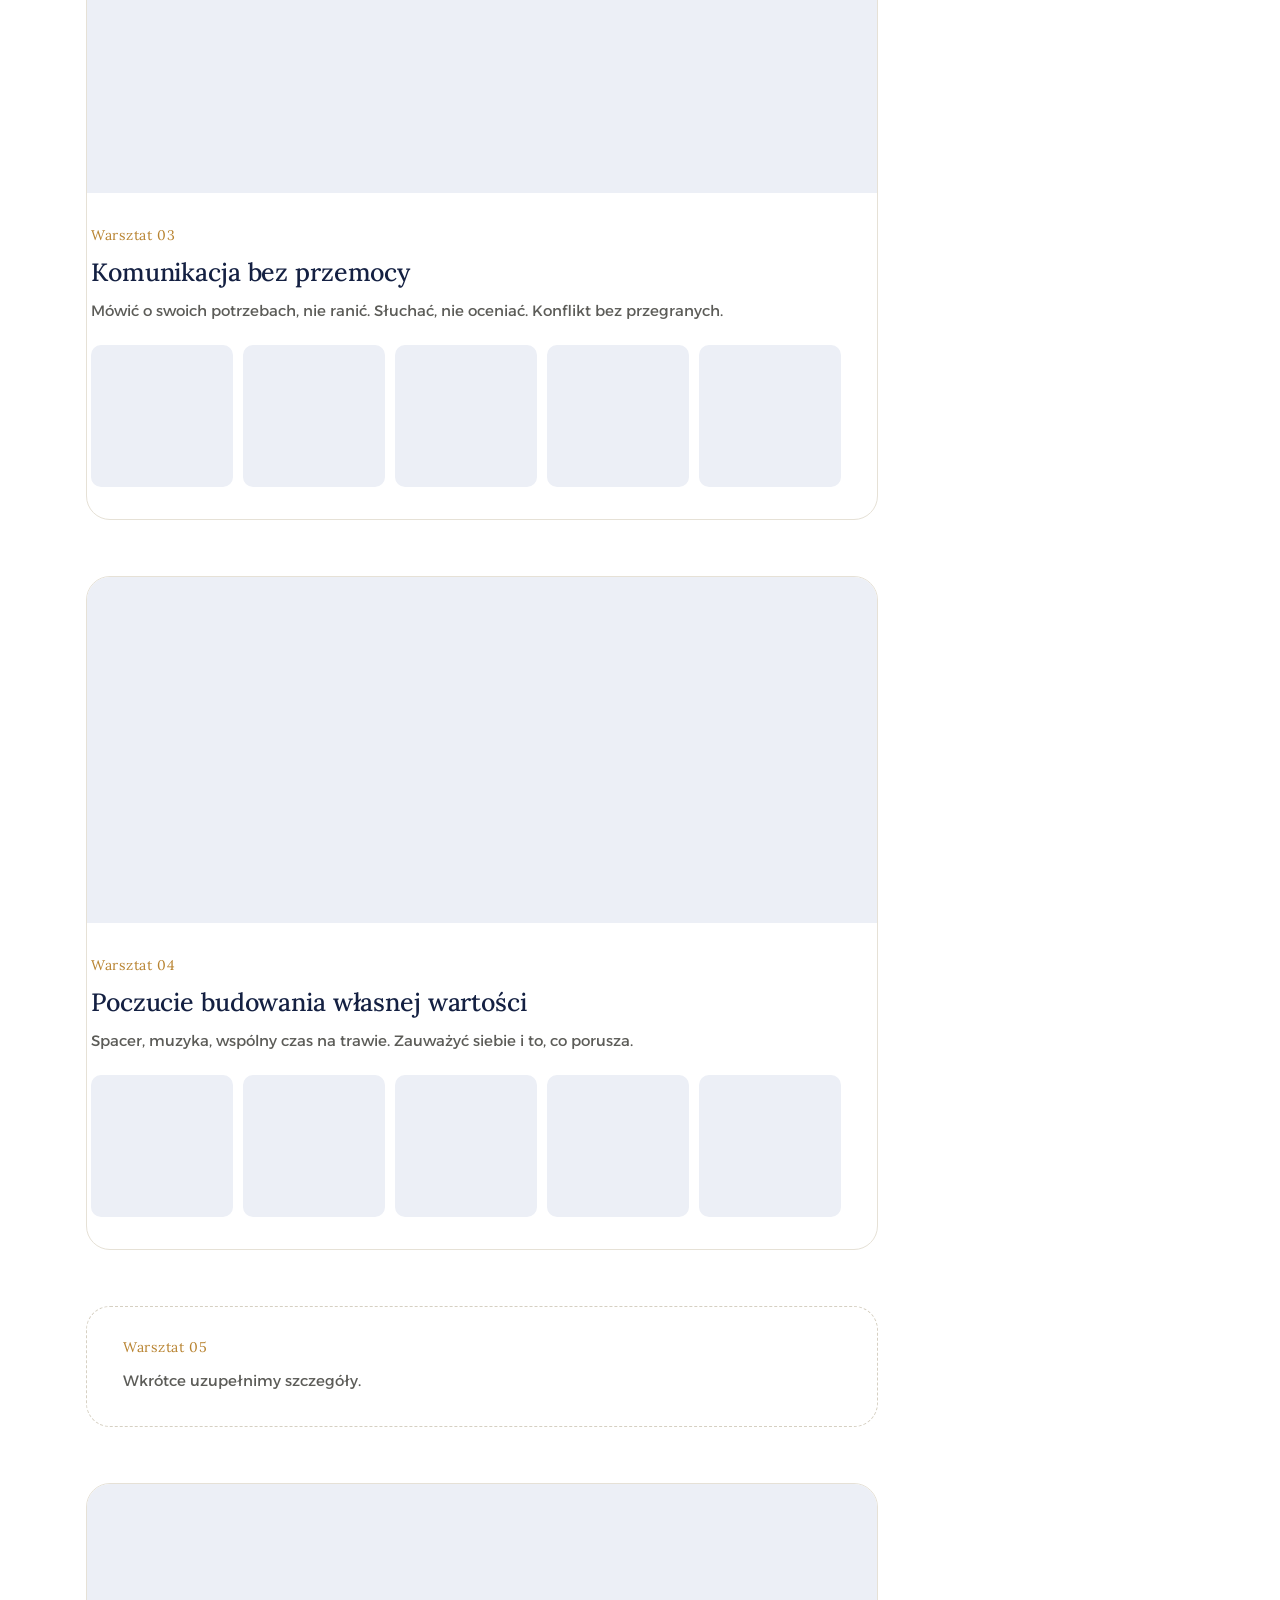
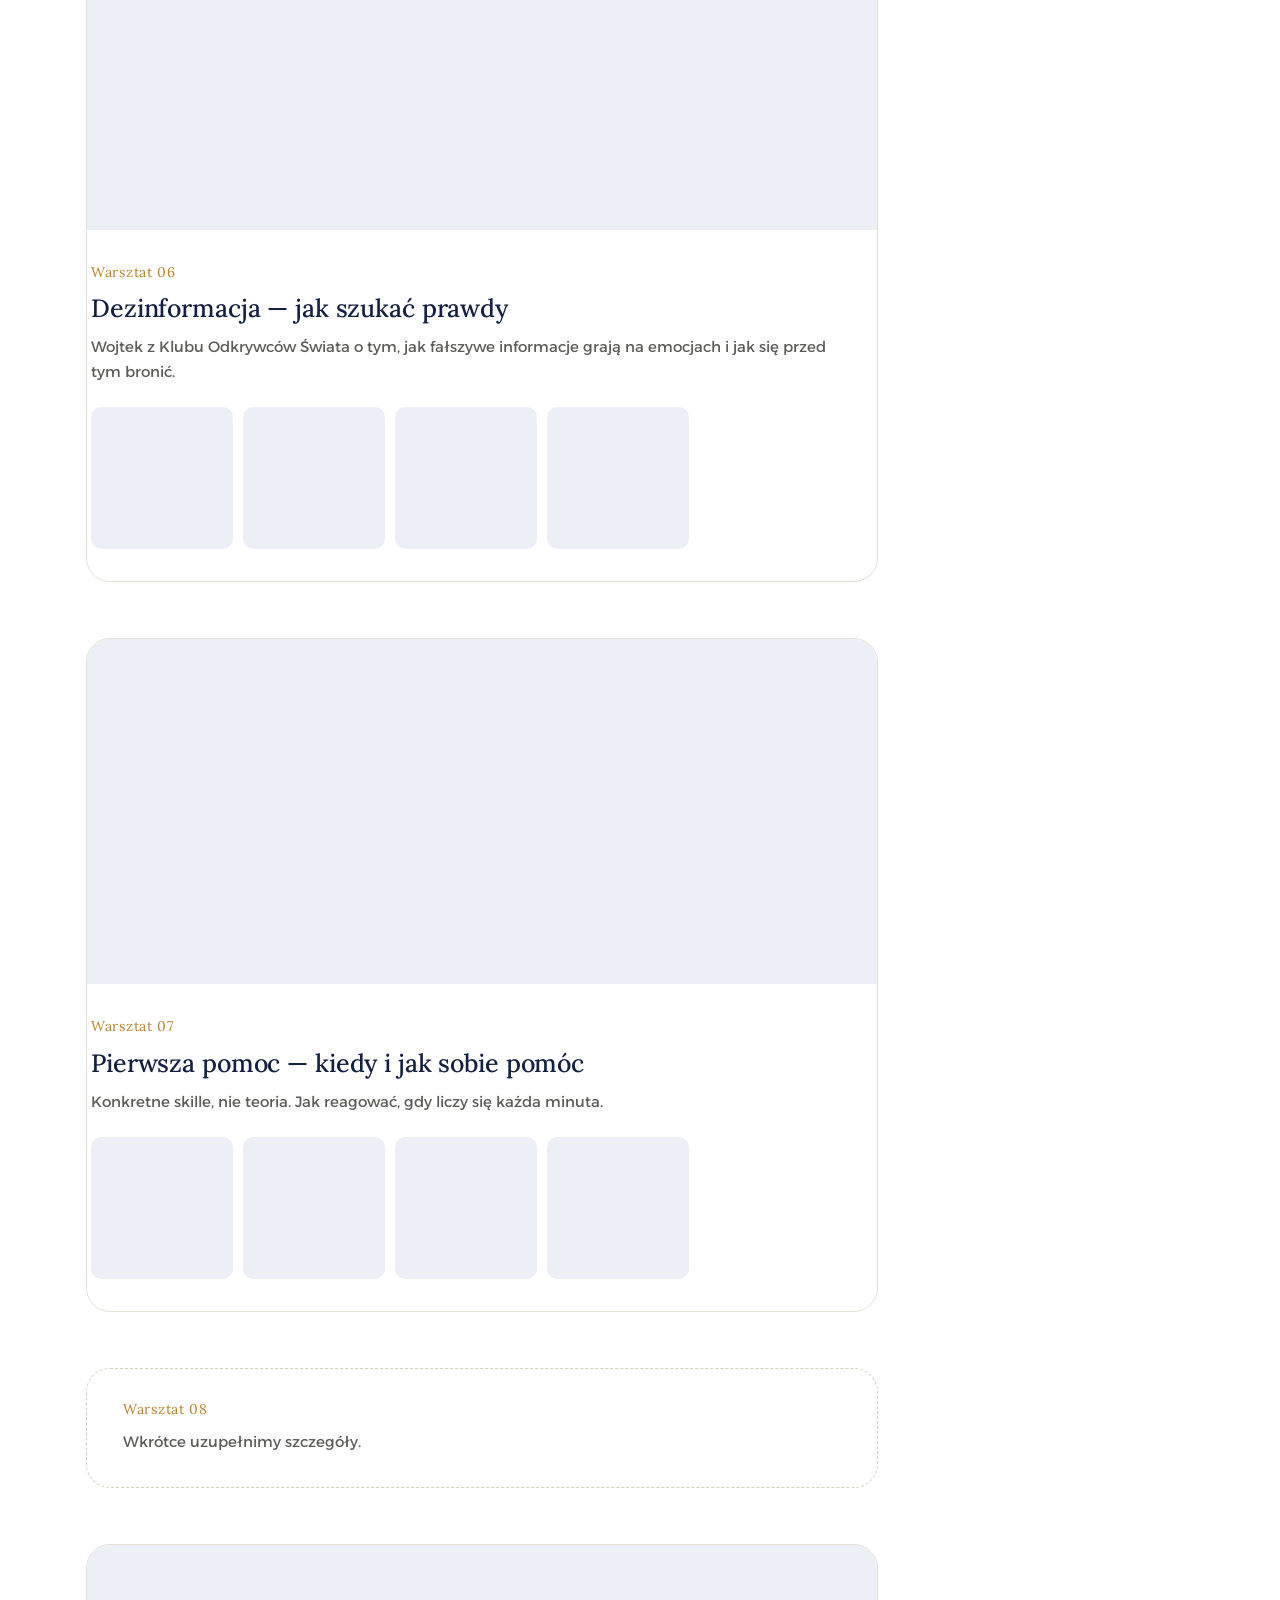
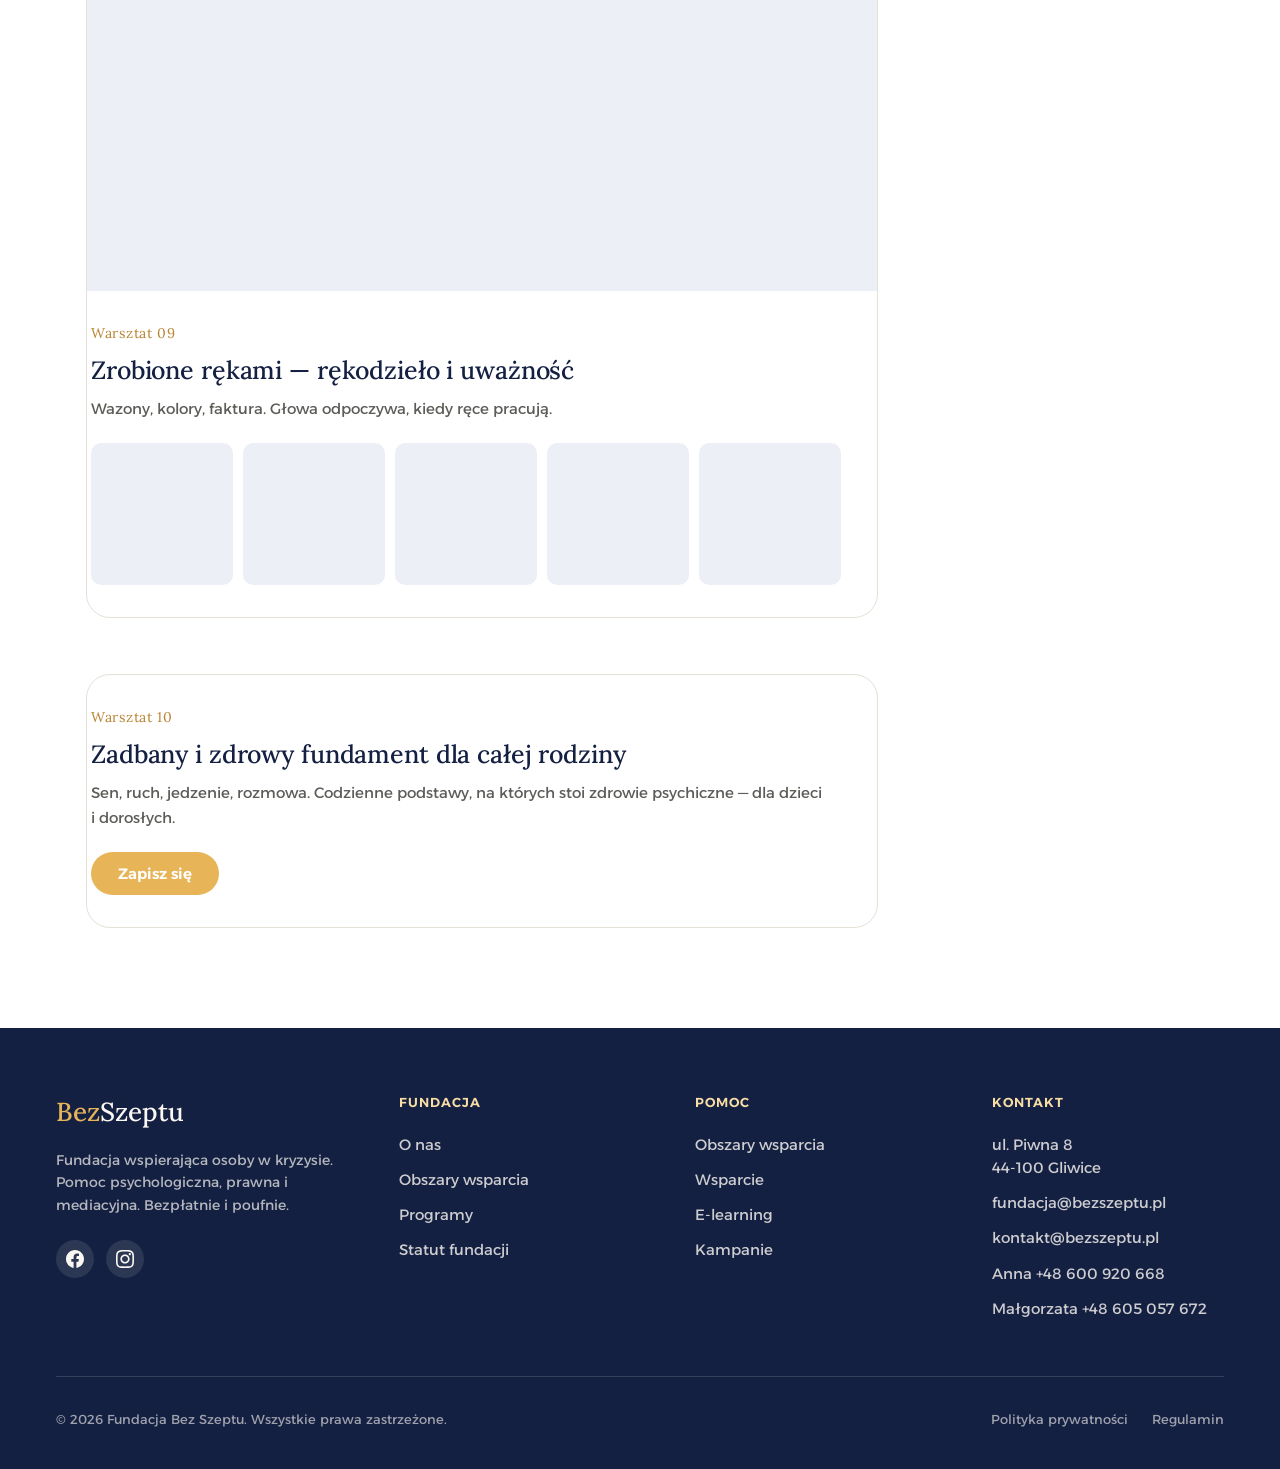
==== commit 36b3bffe: "Add files via upload" ====
--- a/przerwij-cisze.html
+++ b/przerwij-cisze.html
@@ -91,6 +91,81 @@
     }
     .pc-nav a.active .pc-dot { background: var(--bs-clay); transform: scale(1.6); }
 
+    /* Warsztat: układ pionowy z mini galerią */
+    .pc-workshop {
+      display: block;
+      padding: 0;
+    }
+    .pc-hero {
+      width: 100%;
+      aspect-ratio: 16 / 7;
+      background-color: var(--bs-sage-wash);
+      background-image: repeating-linear-gradient(45deg, var(--bs-sage-wash) 0 12px, #E4E9F3 12px 24px);
+      background-size: cover;
+      background-position: center;
+      background-repeat: no-repeat;
+    }
+    .pc-hero--graphic {
+      aspect-ratio: 4 / 3;
+      background-size: contain;
+      background-image: none;
+      background-color: var(--bs-sage-wash);
+    }
+    .pc-body { padding: 30px 36px 32px; }
+    .pc-gallery {
+      display: grid;
+      grid-template-columns: repeat(5, minmax(0, 1fr));
+      gap: 10px;
+    }
+    .pc-thumb {
+      aspect-ratio: 1 / 1;
+      cursor: zoom-in;
+      transition: transform 160ms, box-shadow 160ms;
+      border-radius: var(--r-sm);
+      background-color: var(--bs-sage-wash);
+      background-image: repeating-linear-gradient(45deg, var(--bs-sage-wash) 0 8px, #E4E9F3 8px 16px);
+      background-size: cover;
+      background-position: center;
+      background-repeat: no-repeat;
+    }
+    .pc-thumb:hover { transform: scale(1.04); box-shadow: 0 6px 18px rgba(31,45,92,0.18); }
+    .pc-gallery + a { margin-top: 22px; }
+
+    /* Lightbox */
+    .pc-lb {
+      position: fixed; inset: 0; z-index: 200;
+      display: none; align-items: center; justify-content: center;
+      background: rgba(20,26,45,0.9); padding: 32px;
+    }
+    .pc-lb.open { display: flex; }
+    .pc-lb img {
+      max-width: 100%; max-height: 100%;
+      border-radius: var(--r-sm);
+      box-shadow: 0 20px 60px rgba(0,0,0,0.5);
+    }
+    .pc-lb-close {
+      position: absolute; top: 18px; right: 22px;
+      width: 44px; height: 44px; border: 0; border-radius: 50%;
+      background: rgba(251,248,243,0.14); color: #FBF8F3;
+      font-size: 24px; line-height: 1; cursor: pointer;
+    }
+    .pc-lb-close:hover { background: rgba(251,248,243,0.26); }
+    .pc-lb-nav {
+      position: absolute; top: 50%; transform: translateY(-50%);
+      width: 48px; height: 48px; border: 0; border-radius: 50%;
+      background: rgba(251,248,243,0.14); color: #FBF8F3;
+      font-size: 22px; cursor: pointer;
+    }
+    .pc-lb-nav:hover { background: rgba(251,248,243,0.26); }
+    .pc-lb-prev { left: 18px; }
+    .pc-lb-next { right: 18px; }
+    .pc-soon {
+      background: var(--bs-white);
+      border: 1px dashed var(--bs-line-2);
+      border-radius: var(--r-lg);
+      padding: 30px 36px 32px;
+    }
+
     @media (max-width: 1024px) {
       .pc-layout { grid-template-columns: 1fr; gap: 0; }
       .pc-nav { display: none; }
@@ -136,101 +211,127 @@
 
       <!-- Warsztaty s1–s10 -->
       <div class="pc-section pc-workshop" id="s1">
-        <div class="pc-media"><div class="pc-ph"><span>zdjęcie: Warsztat 1 — Emocje</span></div></div>
+        <div class="pc-hero" style="background-image: url('uploads/warsztaty/w1-1.jpg');" role="img" aria-label="Warsztat: rozpoznawanie i nazywanie emocji"></div>
         <div class="pc-body">
           <div class="pc-num">Warsztat 01</div>
           <h3 style="font-size: 25px; line-height: 1.2; margin-bottom: 12px;">Rozpoznawanie i nazywanie emocji</h3>
-          <p style="font-size: 15px; line-height: 1.65; color: var(--bs-fg-2); margin-bottom: 22px;">Uczymy się zauważać, co czujemy i skąd to się bierze. Proste narzędzia do nazywania emocji i rozumienia własnych reakcji.</p>
-          <a href="https://docs.google.com/forms/d/e/1FAIpQLSeY14fpkEgWdrQxJjp15g3hb0569A6ZYGUd22OwexD-ic790Q/viewform" target="_blank" rel="noopener noreferrer" class="bs-btn bs-btn-clay" style="padding: 13px 26px;">Zapisz się</a>
+          <p style="font-size: 15px; line-height: 1.65; color: var(--bs-fg-2); margin-bottom: 22px;">Malowanie, kamienie, kolory. Emocja dostaje nazwę i kształt — łatwiej o niej mówić.</p>
+          <div class="pc-gallery">
+            <div class="pc-thumb" role="button" tabindex="0" aria-label="Powiększ zdjęcie" style="background-image: url('uploads/warsztaty/w1-1.jpg');"></div>
+            <div class="pc-thumb" role="button" tabindex="0" aria-label="Powiększ zdjęcie" style="background-image: url('uploads/warsztaty/w1-2.jpg');"></div>
+            <div class="pc-thumb" role="button" tabindex="0" aria-label="Powiększ zdjęcie" style="background-image: url('uploads/warsztaty/w1-3.jpg');"></div>
+            <div class="pc-thumb" role="button" tabindex="0" aria-label="Powiększ zdjęcie" style="background-image: url('uploads/warsztaty/w1-4.jpg');"></div>
+            <div class="pc-thumb" role="button" tabindex="0" aria-label="Powiększ zdjęcie" style="background-image: url('uploads/warsztaty/w1-5.png');"></div>
+          </div>
         </div>
       </div>
 
       <div class="pc-section pc-workshop" id="s2">
-        <div class="pc-media"><div class="pc-ph"><span>zdjęcie: Warsztat 2 — Stres i lęk</span></div></div>
+        <div class="pc-hero pc-hero--graphic" style="background-image: url('uploads/warsztaty/w2-1.jpg');" role="img" aria-label="Warsztat z dziećmi w Zabrzu"></div>
         <div class="pc-body">
           <div class="pc-num">Warsztat 02</div>
-          <h3 style="font-size: 25px; line-height: 1.2; margin-bottom: 12px;">Radzenie sobie ze stresem i lękiem</h3>
-          <p style="font-size: 15px; line-height: 1.65; color: var(--bs-fg-2); margin-bottom: 22px;">Techniki oddechowe, uważność i praktyczne sposoby na trudne momenty — w szkole, w domu i w relacjach.</p>
-          <a href="https://docs.google.com/forms/d/e/1FAIpQLSeY14fpkEgWdrQxJjp15g3hb0569A6ZYGUd22OwexD-ic790Q/viewform" target="_blank" rel="noopener noreferrer" class="bs-btn bs-btn-clay" style="padding: 13px 26px;">Zapisz się</a>
+          <h3 style="font-size: 25px; line-height: 1.2; margin-bottom: 12px;">Praca z dziećmi w Zabrzu</h3>
+          <p style="font-size: 15px; line-height: 1.65; color: var(--bs-fg-2); margin-bottom: 22px;">Wychodzimy tam, gdzie są dzieci. Rozmowa, zabawa, zaufanie — bez oceniania.</p>
+          <div class="pc-gallery">
+            <div class="pc-thumb" role="button" tabindex="0" aria-label="Powiększ zdjęcie" style="background-image: url('uploads/warsztaty/w2-1.jpg');"></div>
+            <div class="pc-thumb" role="button" tabindex="0" aria-label="Powiększ zdjęcie" style="background-image: url('uploads/warsztaty/w2-2.jpg');"></div>
+          </div>
         </div>
       </div>
 
       <div class="pc-section pc-workshop" id="s3">
-        <div class="pc-media"><div class="pc-ph"><span>zdjęcie: Warsztat 3 — Komunikacja</span></div></div>
+        <div class="pc-hero" style="background-image: url('uploads/warsztaty/w3-1.png');" role="img" aria-label="Warsztat: komunikacja bez przemocy"></div>
         <div class="pc-body">
           <div class="pc-num">Warsztat 03</div>
           <h3 style="font-size: 25px; line-height: 1.2; margin-bottom: 12px;">Komunikacja bez przemocy</h3>
-          <p style="font-size: 15px; line-height: 1.65; color: var(--bs-fg-2); margin-bottom: 22px;">Jak mówić o swoich potrzebach i słuchać innych bez ranienia. Rozwiązywanie konfliktów w duchu porozumienia.</p>
-          <a href="https://docs.google.com/forms/d/e/1FAIpQLSeY14fpkEgWdrQxJjp15g3hb0569A6ZYGUd22OwexD-ic790Q/viewform" target="_blank" rel="noopener noreferrer" class="bs-btn bs-btn-clay" style="padding: 13px 26px;">Zapisz się</a>
+          <p style="font-size: 15px; line-height: 1.65; color: var(--bs-fg-2); margin-bottom: 22px;">Mówić o swoich potrzebach, nie ranić. Słuchać, nie oceniać. Konflikt bez przegranych.</p>
+          <div class="pc-gallery">
+            <div class="pc-thumb" role="button" tabindex="0" aria-label="Powiększ zdjęcie" style="background-image: url('uploads/warsztaty/w3-1.png');"></div>
+            <div class="pc-thumb" role="button" tabindex="0" aria-label="Powiększ zdjęcie" style="background-image: url('uploads/warsztaty/w3-2.png');"></div>
+            <div class="pc-thumb" role="button" tabindex="0" aria-label="Powiększ zdjęcie" style="background-image: url('uploads/warsztaty/w3-3.png');"></div>
+            <div class="pc-thumb" role="button" tabindex="0" aria-label="Powiększ zdjęcie" style="background-image: url('uploads/warsztaty/w3-4.png');"></div>
+            <div class="pc-thumb" role="button" tabindex="0" aria-label="Powiększ zdjęcie" style="background-image: url('uploads/warsztaty/w3-5.png');"></div>
+          </div>
         </div>
       </div>
 
       <div class="pc-section pc-workshop" id="s4">
-        <div class="pc-media"><div class="pc-ph"><span>zdjęcie: Warsztat 4 — Poczucie wartości</span></div></div>
+        <div class="pc-hero" style="background-image: url('uploads/warsztaty/w4-1.jpg');" role="img" aria-label="Warsztat: poczucie własnej wartości"></div>
         <div class="pc-body">
           <div class="pc-num">Warsztat 04</div>
-          <h3 style="font-size: 25px; line-height: 1.2; margin-bottom: 12px;">Budowanie poczucia własnej wartości</h3>
-          <p style="font-size: 15px; line-height: 1.65; color: var(--bs-fg-2); margin-bottom: 22px;">Skąd bierze się pewność siebie i jak ją wzmacniać. Praca z wewnętrznym krytykiem i mocnymi stronami.</p>
-          <a href="https://docs.google.com/forms/d/e/1FAIpQLSeY14fpkEgWdrQxJjp15g3hb0569A6ZYGUd22OwexD-ic790Q/viewform" target="_blank" rel="noopener noreferrer" class="bs-btn bs-btn-clay" style="padding: 13px 26px;">Zapisz się</a>
-        </div>
-      </div>
-
-      <div class="pc-section pc-workshop" id="s5">
-        <div class="pc-media"><div class="pc-ph"><span>zdjęcie: Warsztat 5 — Relacje i granice</span></div></div>
-        <div class="pc-body">
-          <div class="pc-num">Warsztat 05</div>
-          <h3 style="font-size: 25px; line-height: 1.2; margin-bottom: 12px;">Zdrowe relacje i granice</h3>
-          <p style="font-size: 15px; line-height: 1.65; color: var(--bs-fg-2); margin-bottom: 22px;">Jak budować relacje oparte na szacunku i stawiać granice. Rozpoznawanie relacji, które nam szkodzą.</p>
-          <a href="https://docs.google.com/forms/d/e/1FAIpQLSeY14fpkEgWdrQxJjp15g3hb0569A6ZYGUd22OwexD-ic790Q/viewform" target="_blank" rel="noopener noreferrer" class="bs-btn bs-btn-clay" style="padding: 13px 26px;">Zapisz się</a>
-        </div>
+          <h3 style="font-size: 25px; line-height: 1.2; margin-bottom: 12px;">Poczucie budowania własnej wartości</h3>
+          <p style="font-size: 15px; line-height: 1.65; color: var(--bs-fg-2); margin-bottom: 22px;">Spacer, muzyka, wspólny czas na trawie. Zauważyć siebie i to, co porusza.</p>
+          <div class="pc-gallery">
+            <div class="pc-thumb" role="button" tabindex="0" aria-label="Powiększ zdjęcie" style="background-image: url('uploads/warsztaty/w4-1.jpg');"></div>
+            <div class="pc-thumb" role="button" tabindex="0" aria-label="Powiększ zdjęcie" style="background-image: url('uploads/warsztaty/w4-2.jpg');"></div>
+            <div class="pc-thumb" role="button" tabindex="0" aria-label="Powiększ zdjęcie" style="background-image: url('uploads/warsztaty/w4-3.jpg');"></div>
+            <div class="pc-thumb" role="button" tabindex="0" aria-label="Powiększ zdjęcie" style="background-image: url('uploads/warsztaty/w4-4.jpg');"></div>
+            <div class="pc-thumb" role="button" tabindex="0" aria-label="Powiększ zdjęcie" style="background-image: url('uploads/warsztaty/w4-5.jpg');"></div>
+          </div>
+        </div>
+      </div>
+
+      <div class="pc-section pc-soon" id="s5">
+        <div class="pc-num">Warsztat 05</div>
+        <p style="font-size: 15px; line-height: 1.65; color: var(--bs-fg-2); margin: 0;">Wkrótce uzupełnimy szczegóły.</p>
       </div>
 
       <div class="pc-section pc-workshop" id="s6">
-        <div class="pc-media"><div class="pc-ph"><span>zdjęcie: Warsztat 6 — Świat online</span></div></div>
+        <div class="pc-hero" style="background-image: url('uploads/warsztaty/w6-5.jpg');" role="img" aria-label="Warsztat o dezinformacji z Wojtkiem"></div>
         <div class="pc-body">
           <div class="pc-num">Warsztat 06</div>
-          <h3 style="font-size: 25px; line-height: 1.2; margin-bottom: 12px;">Świat online — presja i hejt</h3>
-          <p style="font-size: 15px; line-height: 1.65; color: var(--bs-fg-2); margin-bottom: 22px;">Media społecznościowe, porównywanie się i mowa nienawiści. Jak dbać o siebie w cyfrowym świecie.</p>
-          <a href="https://docs.google.com/forms/d/e/1FAIpQLSeY14fpkEgWdrQxJjp15g3hb0569A6ZYGUd22OwexD-ic790Q/viewform" target="_blank" rel="noopener noreferrer" class="bs-btn bs-btn-clay" style="padding: 13px 26px;">Zapisz się</a>
+          <h3 style="font-size: 25px; line-height: 1.2; margin-bottom: 12px;">Dezinformacja — jak szukać prawdy</h3>
+          <p style="font-size: 15px; line-height: 1.65; color: var(--bs-fg-2); margin-bottom: 22px;">Wojtek z Klubu Odkrywców Świata o tym, jak fałszywe informacje grają na emocjach i jak się przed tym bronić.</p>
+          <div class="pc-gallery">
+            <div class="pc-thumb" role="button" tabindex="0" aria-label="Powiększ zdjęcie" style="background-image: url('uploads/warsztaty/w6-1.jpg');"></div>
+            <div class="pc-thumb" role="button" tabindex="0" aria-label="Powiększ zdjęcie" style="background-image: url('uploads/warsztaty/w6-2.jpg');"></div>
+            <div class="pc-thumb" role="button" tabindex="0" aria-label="Powiększ zdjęcie" style="background-image: url('uploads/warsztaty/w6-3.jpg');"></div>
+            <div class="pc-thumb" role="button" tabindex="0" aria-label="Powiększ zdjęcie" style="background-image: url('uploads/warsztaty/w6-5.jpg');"></div>
+          </div>
         </div>
       </div>
 
       <div class="pc-section pc-workshop" id="s7">
-        <div class="pc-media"><div class="pc-ph"><span>zdjęcie: Warsztat 7 — Prośba o pomoc</span></div></div>
+        <div class="pc-hero" style="background-image: url('uploads/warsztaty/w7-1.jpg');" role="img" aria-label="Warsztat pierwszej pomocy"></div>
         <div class="pc-body">
           <div class="pc-num">Warsztat 07</div>
-          <h3 style="font-size: 25px; line-height: 1.2; margin-bottom: 12px;">Kiedy i jak prosić o pomoc</h3>
-          <p style="font-size: 15px; line-height: 1.65; color: var(--bs-fg-2); margin-bottom: 22px;">Proszenie o pomoc to siła, nie słabość. Gdzie i do kogo się zwrócić, gdy jest ciężko.</p>
-          <a href="https://docs.google.com/forms/d/e/1FAIpQLSeY14fpkEgWdrQxJjp15g3hb0569A6ZYGUd22OwexD-ic790Q/viewform" target="_blank" rel="noopener noreferrer" class="bs-btn bs-btn-clay" style="padding: 13px 26px;">Zapisz się</a>
-        </div>
-      </div>
-
-      <div class="pc-section pc-workshop" id="s8">
-        <div class="pc-media"><div class="pc-ph"><span>zdjęcie: Warsztat 8 — Kryzys i strata</span></div></div>
-        <div class="pc-body">
-          <div class="pc-num">Warsztat 08</div>
-          <h3 style="font-size: 25px; line-height: 1.2; margin-bottom: 12px;">Radzenie sobie z kryzysem i stratą</h3>
-          <p style="font-size: 15px; line-height: 1.65; color: var(--bs-fg-2); margin-bottom: 22px;">Jak przejść przez trudne doświadczenia — rozstanie, stratę, zmianę. Oswajanie emocji, które przytłaczają.</p>
-          <a href="https://docs.google.com/forms/d/e/1FAIpQLSeY14fpkEgWdrQxJjp15g3hb0569A6ZYGUd22OwexD-ic790Q/viewform" target="_blank" rel="noopener noreferrer" class="bs-btn bs-btn-clay" style="padding: 13px 26px;">Zapisz się</a>
-        </div>
+          <h3 style="font-size: 25px; line-height: 1.2; margin-bottom: 12px;">Pierwsza pomoc — kiedy i jak sobie pomóc</h3>
+          <p style="font-size: 15px; line-height: 1.65; color: var(--bs-fg-2); margin-bottom: 22px;">Konkretne skille, nie teoria. Jak reagować, gdy liczy się każda minuta.</p>
+          <div class="pc-gallery">
+            <div class="pc-thumb" role="button" tabindex="0" aria-label="Powiększ zdjęcie" style="background-image: url('uploads/warsztaty/w7-1.jpg');"></div>
+            <div class="pc-thumb" role="button" tabindex="0" aria-label="Powiększ zdjęcie" style="background-image: url('uploads/warsztaty/w7-2.jpg');"></div>
+            <div class="pc-thumb" role="button" tabindex="0" aria-label="Powiększ zdjęcie" style="background-image: url('uploads/warsztaty/w7-3.jpg');"></div>
+            <div class="pc-thumb" role="button" tabindex="0" aria-label="Powiększ zdjęcie" style="background-image: url('uploads/warsztaty/w7-4.jpg');"></div>
+          </div>
+        </div>
+      </div>
+
+      <div class="pc-section pc-soon" id="s8">
+        <div class="pc-num">Warsztat 08</div>
+        <p style="font-size: 15px; line-height: 1.65; color: var(--bs-fg-2); margin: 0;">Wkrótce uzupełnimy szczegóły.</p>
       </div>
 
       <div class="pc-section pc-workshop" id="s9">
-        <div class="pc-media"><div class="pc-ph"><span>zdjęcie: Warsztat 9 — Dla rodziców</span></div></div>
+        <div class="pc-hero" style="background-image: url('uploads/warsztaty/w9-1.jpg');" role="img" aria-label="Warsztaty rękodzieła"></div>
         <div class="pc-body">
           <div class="pc-num">Warsztat 09</div>
-          <h3 style="font-size: 25px; line-height: 1.2; margin-bottom: 12px;">Warsztaty dla rodziców i opiekunów</h3>
-          <p style="font-size: 15px; line-height: 1.65; color: var(--bs-fg-2); margin-bottom: 22px;">Jak rozmawiać z nastolatkiem, rozpoznawać sygnały ostrzegawcze i być wsparciem, nie sędzią.</p>
-          <a href="https://docs.google.com/forms/d/e/1FAIpQLSeY14fpkEgWdrQxJjp15g3hb0569A6ZYGUd22OwexD-ic790Q/viewform" target="_blank" rel="noopener noreferrer" class="bs-btn bs-btn-clay" style="padding: 13px 26px;">Zapisz się</a>
-        </div>
-      </div>
-
-      <div class="pc-section pc-workshop" id="s10">
-        <div class="pc-media"><div class="pc-ph"><span>zdjęcie: Warsztat 10 — Integracja</span></div></div>
+          <h3 style="font-size: 25px; line-height: 1.2; margin-bottom: 12px;">Zrobione rękami — rękodzieło i uważność</h3>
+          <p style="font-size: 15px; line-height: 1.65; color: var(--bs-fg-2); margin-bottom: 22px;">Wazony, kolory, faktura. Głowa odpoczywa, kiedy ręce pracują.</p>
+          <div class="pc-gallery">
+            <div class="pc-thumb" role="button" tabindex="0" aria-label="Powiększ zdjęcie" style="background-image: url('uploads/warsztaty/w9-1.jpg');"></div>
+            <div class="pc-thumb" role="button" tabindex="0" aria-label="Powiększ zdjęcie" style="background-image: url('uploads/warsztaty/w9-2.jpg');"></div>
+            <div class="pc-thumb" role="button" tabindex="0" aria-label="Powiększ zdjęcie" style="background-image: url('uploads/warsztaty/w9-3.jpg');"></div>
+            <div class="pc-thumb" role="button" tabindex="0" aria-label="Powiększ zdjęcie" style="background-image: url('uploads/warsztaty/w9-4.jpg');"></div>
+            <div class="pc-thumb" role="button" tabindex="0" aria-label="Powiększ zdjęcie" style="background-image: url('uploads/warsztaty/w9-5.jpg');"></div>
+          </div>
+        </div>
+      </div>
+
+      <div class="pc-section pc-workshop" id="s10" style="border-color: var(--bs-line);">
         <div class="pc-body">
           <div class="pc-num">Warsztat 10</div>
-          <h3 style="font-size: 25px; line-height: 1.2; margin-bottom: 12px;">Integracja i wspólne działania</h3>
-          <p style="font-size: 15px; line-height: 1.65; color: var(--bs-fg-2); margin-bottom: 22px;">Spotkanie podsumowujące — wspólne aktywności, budowanie społeczności i planowanie dalszych kroków.</p>
+          <h3 style="font-size: 25px; line-height: 1.2; margin-bottom: 12px;">Zadbany i zdrowy fundament dla całej rodziny</h3>
+          <p style="font-size: 15px; line-height: 1.65; color: var(--bs-fg-2); margin-bottom: 22px;">Sen, ruch, jedzenie, rozmowa. Codzienne podstawy, na których stoi zdrowie psychiczne — dla dzieci i dorosłych.</p>
           <a href="https://docs.google.com/forms/d/e/1FAIpQLSeY14fpkEgWdrQxJjp15g3hb0569A6ZYGUd22OwexD-ic790Q/viewform" target="_blank" rel="noopener noreferrer" class="bs-btn bs-btn-clay" style="padding: 13px 26px;">Zapisz się</a>
         </div>
       </div>
@@ -257,6 +358,13 @@
 
   <div id="bs-footer"></div>
 
+  <div class="pc-lb" id="pcLb" role="dialog" aria-modal="true" aria-label="Powiększone zdjęcie">
+    <button type="button" class="pc-lb-close" id="pcLbClose" aria-label="Zamknij">×</button>
+    <button type="button" class="pc-lb-nav pc-lb-prev" id="pcLbPrev" aria-label="Poprzednie zdjęcie">‹</button>
+    <img id="pcLbImg" src="" alt="">
+    <button type="button" class="pc-lb-nav pc-lb-next" id="pcLbNext" aria-label="Następne zdjęcie">›</button>
+  </div>
+
 </div>
 
 <script src="assets/bs-shared.js"></script>
@@ -286,5 +394,55 @@
 })();
 </script>
 
+<!-- Lightbox miniatur -->
+<script>
+(function () {
+  var lb = document.getElementById('pcLb');
+  var img = document.getElementById('pcLbImg');
+  if (!lb || !img) return;
+
+  var group = [], idx = 0;
+
+  function srcOf(el) {
+    var m = /url\(["']?(.*?)["']?\)/.exec(el.style.backgroundImage || '');
+    return m ? m[1] : '';
+  }
+  function show(i) {
+    if (!group.length) return;
+    idx = (i + group.length) % group.length;
+    img.src = srcOf(group[idx]);
+  }
+  function open(el) {
+    group = Array.prototype.slice.call(el.parentElement.querySelectorAll('.pc-thumb'));
+    show(group.indexOf(el));
+    lb.classList.add('open');
+    document.body.style.overflow = 'hidden';
+  }
+  function close() {
+    lb.classList.remove('open');
+    img.src = '';
+    document.body.style.overflow = '';
+  }
+
+  document.querySelectorAll('.pc-thumb').forEach(function (t) {
+    t.addEventListener('click', function () { open(t); });
+    t.addEventListener('keydown', function (e) {
+      if (e.key === 'Enter' || e.key === ' ') { e.preventDefault(); open(t); }
+    });
+  });
+
+  document.getElementById('pcLbClose').addEventListener('click', close);
+  document.getElementById('pcLbPrev').addEventListener('click', function (e) { e.stopPropagation(); show(idx - 1); });
+  document.getElementById('pcLbNext').addEventListener('click', function (e) { e.stopPropagation(); show(idx + 1); });
+  lb.addEventListener('click', function (e) { if (e.target === lb) close(); });
+  document.addEventListener('keydown', function (e) {
+    if (!lb.classList.contains('open')) return;
+    if (e.key === 'Escape') close();
+    if (e.key === 'ArrowLeft') show(idx - 1);
+    if (e.key === 'ArrowRight') show(idx + 1);
+  });
+})();
+</script>
+
 </body>
 </html>
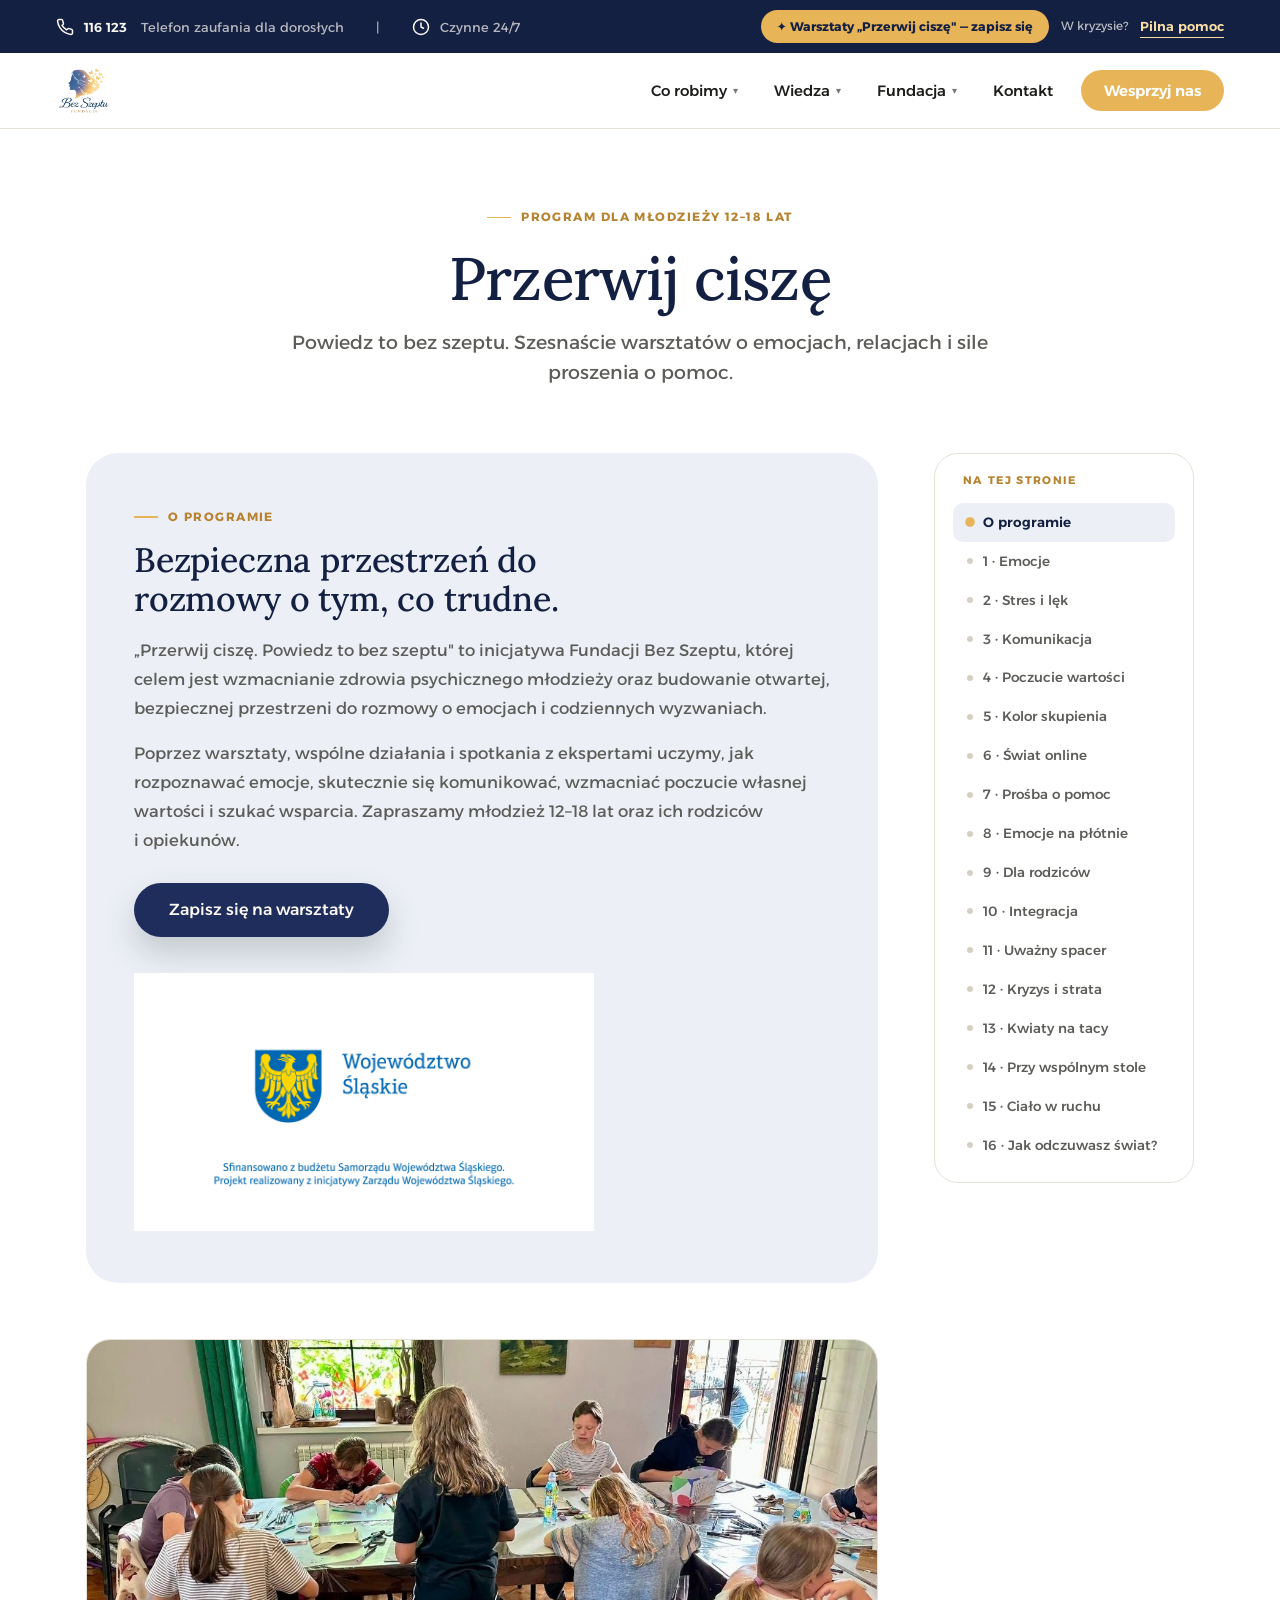
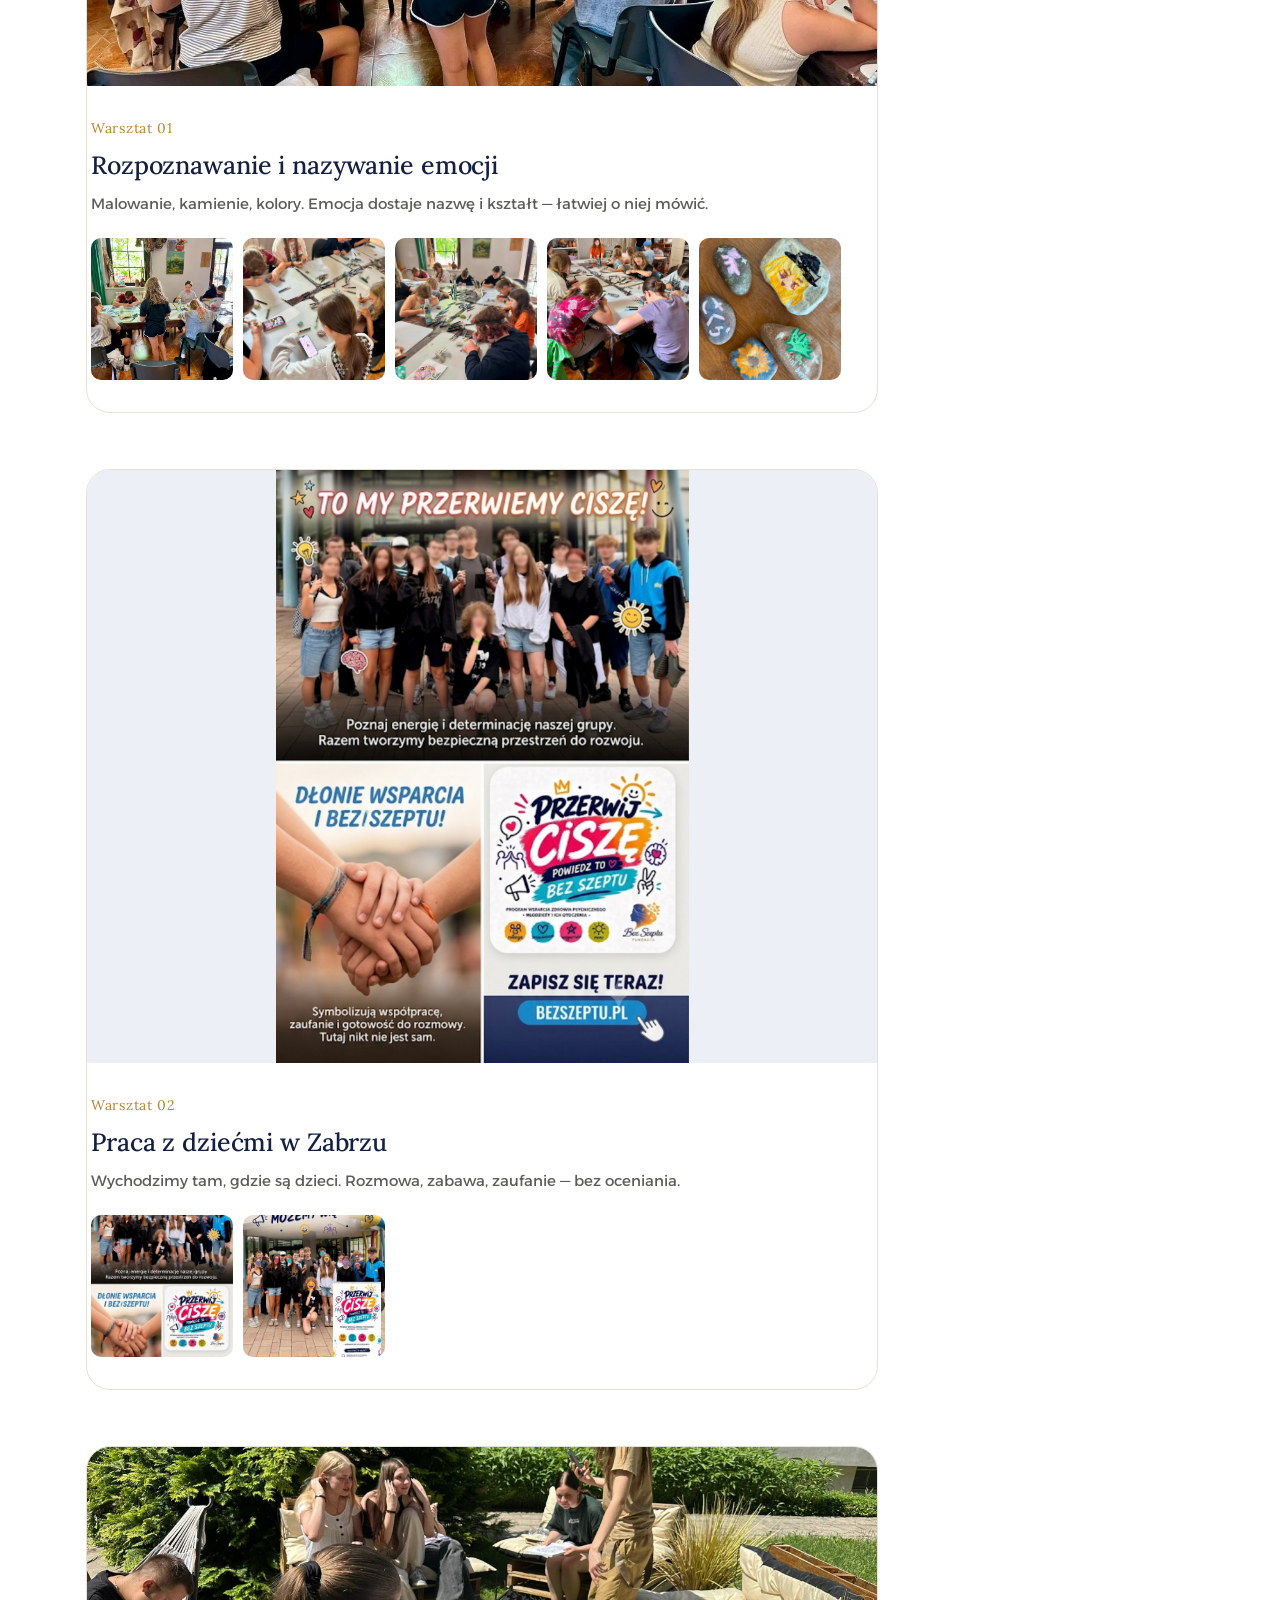
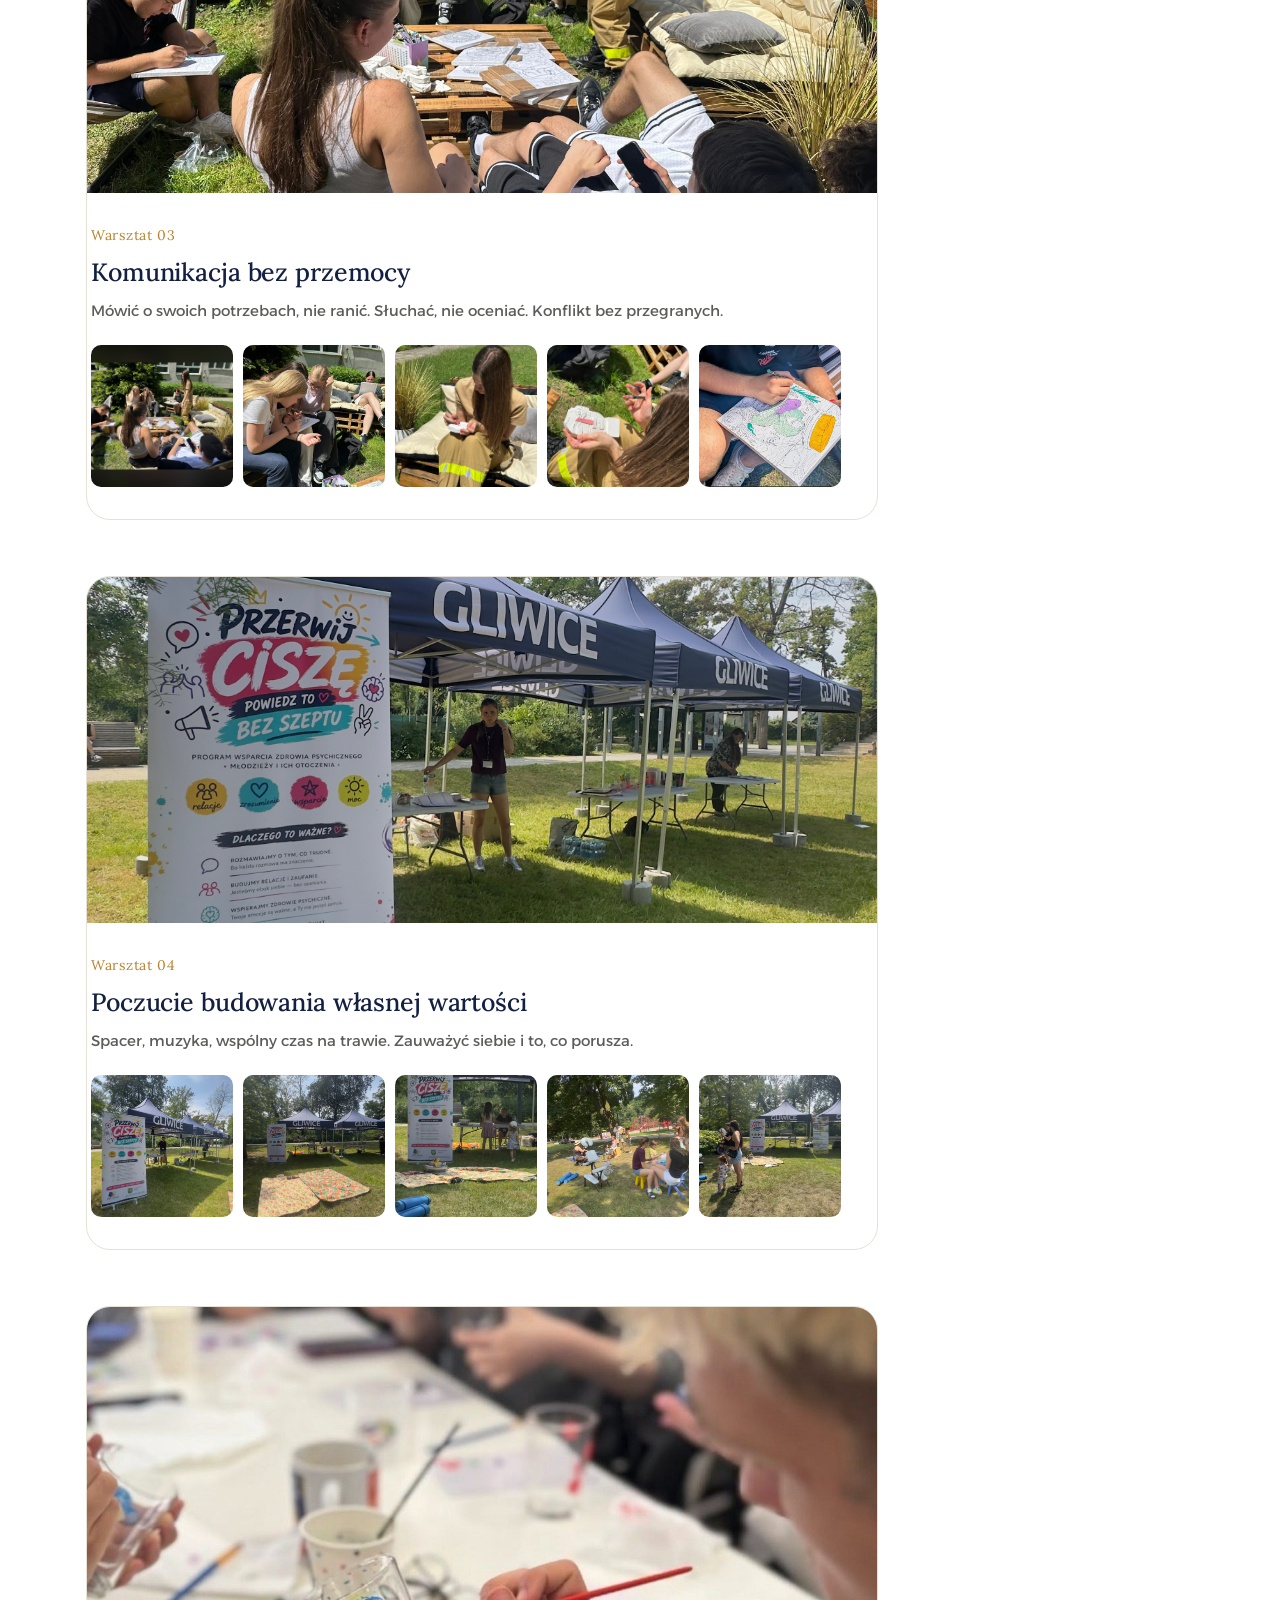
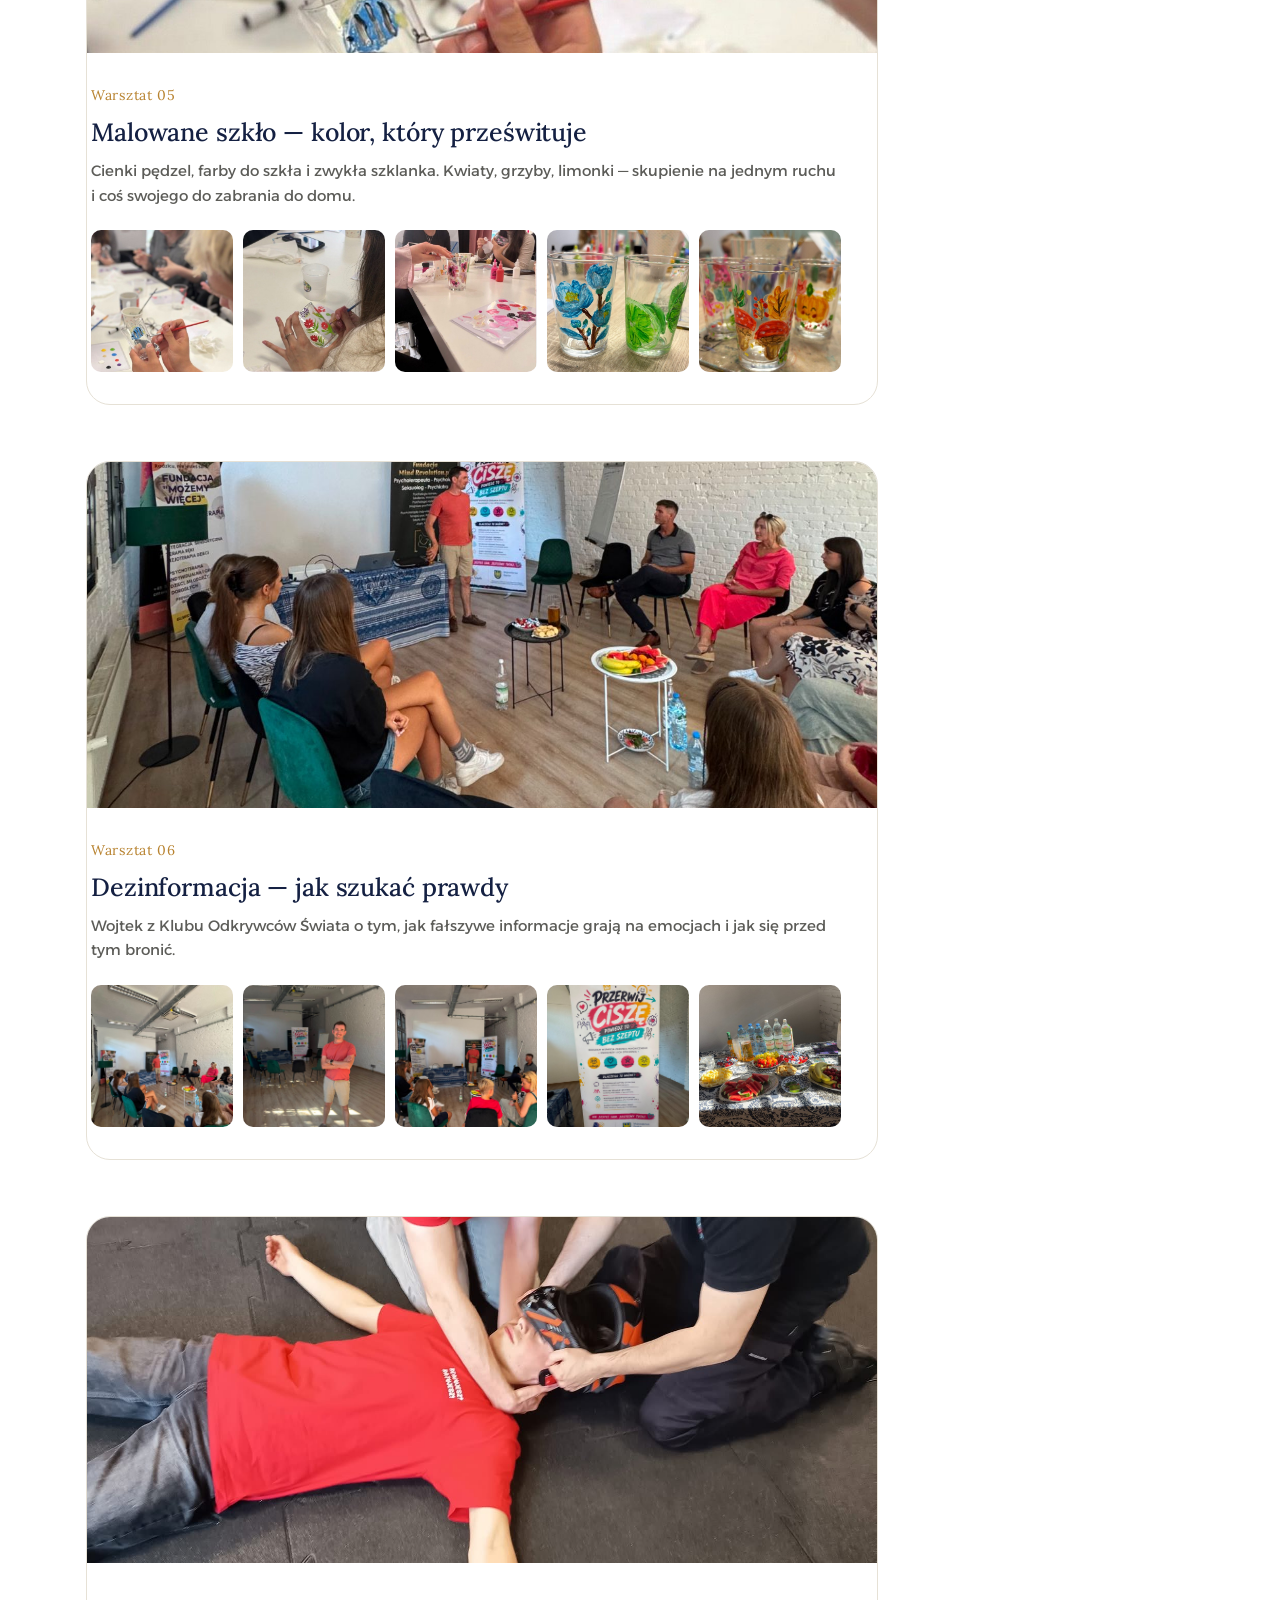
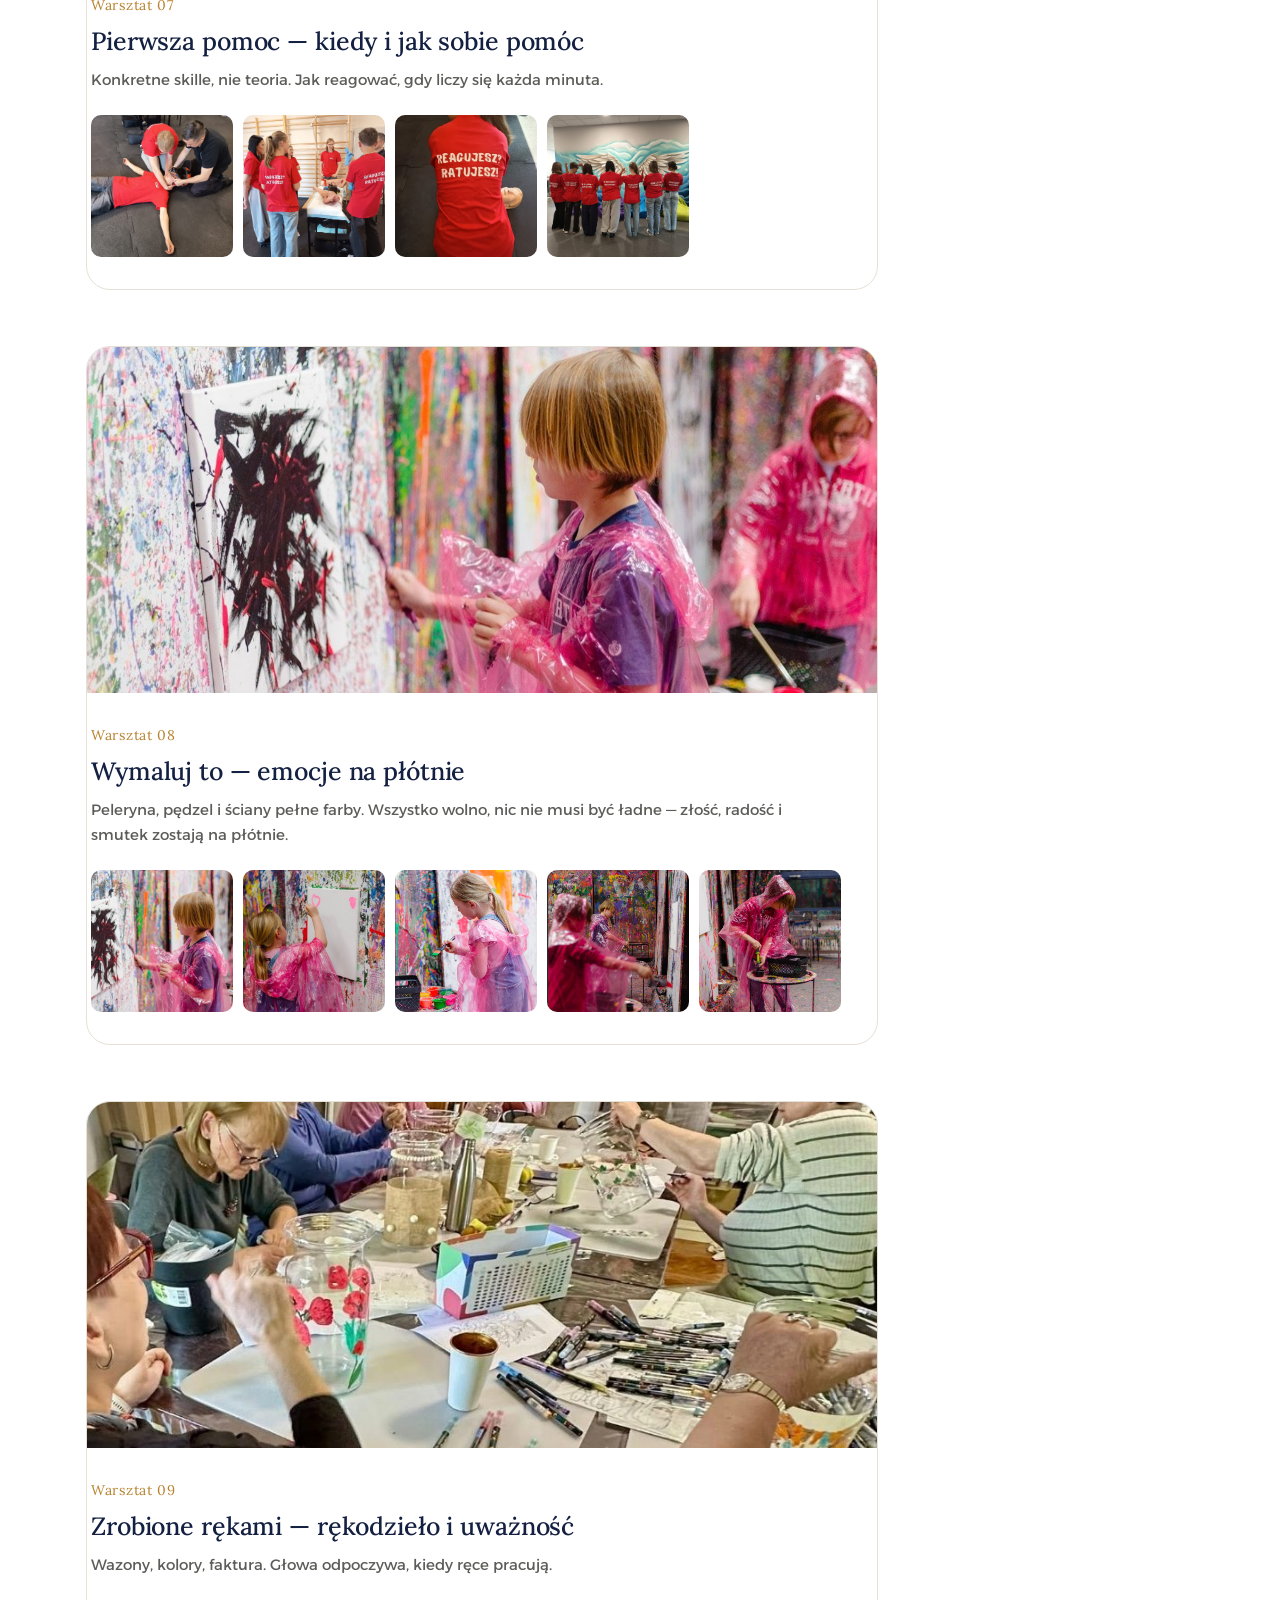
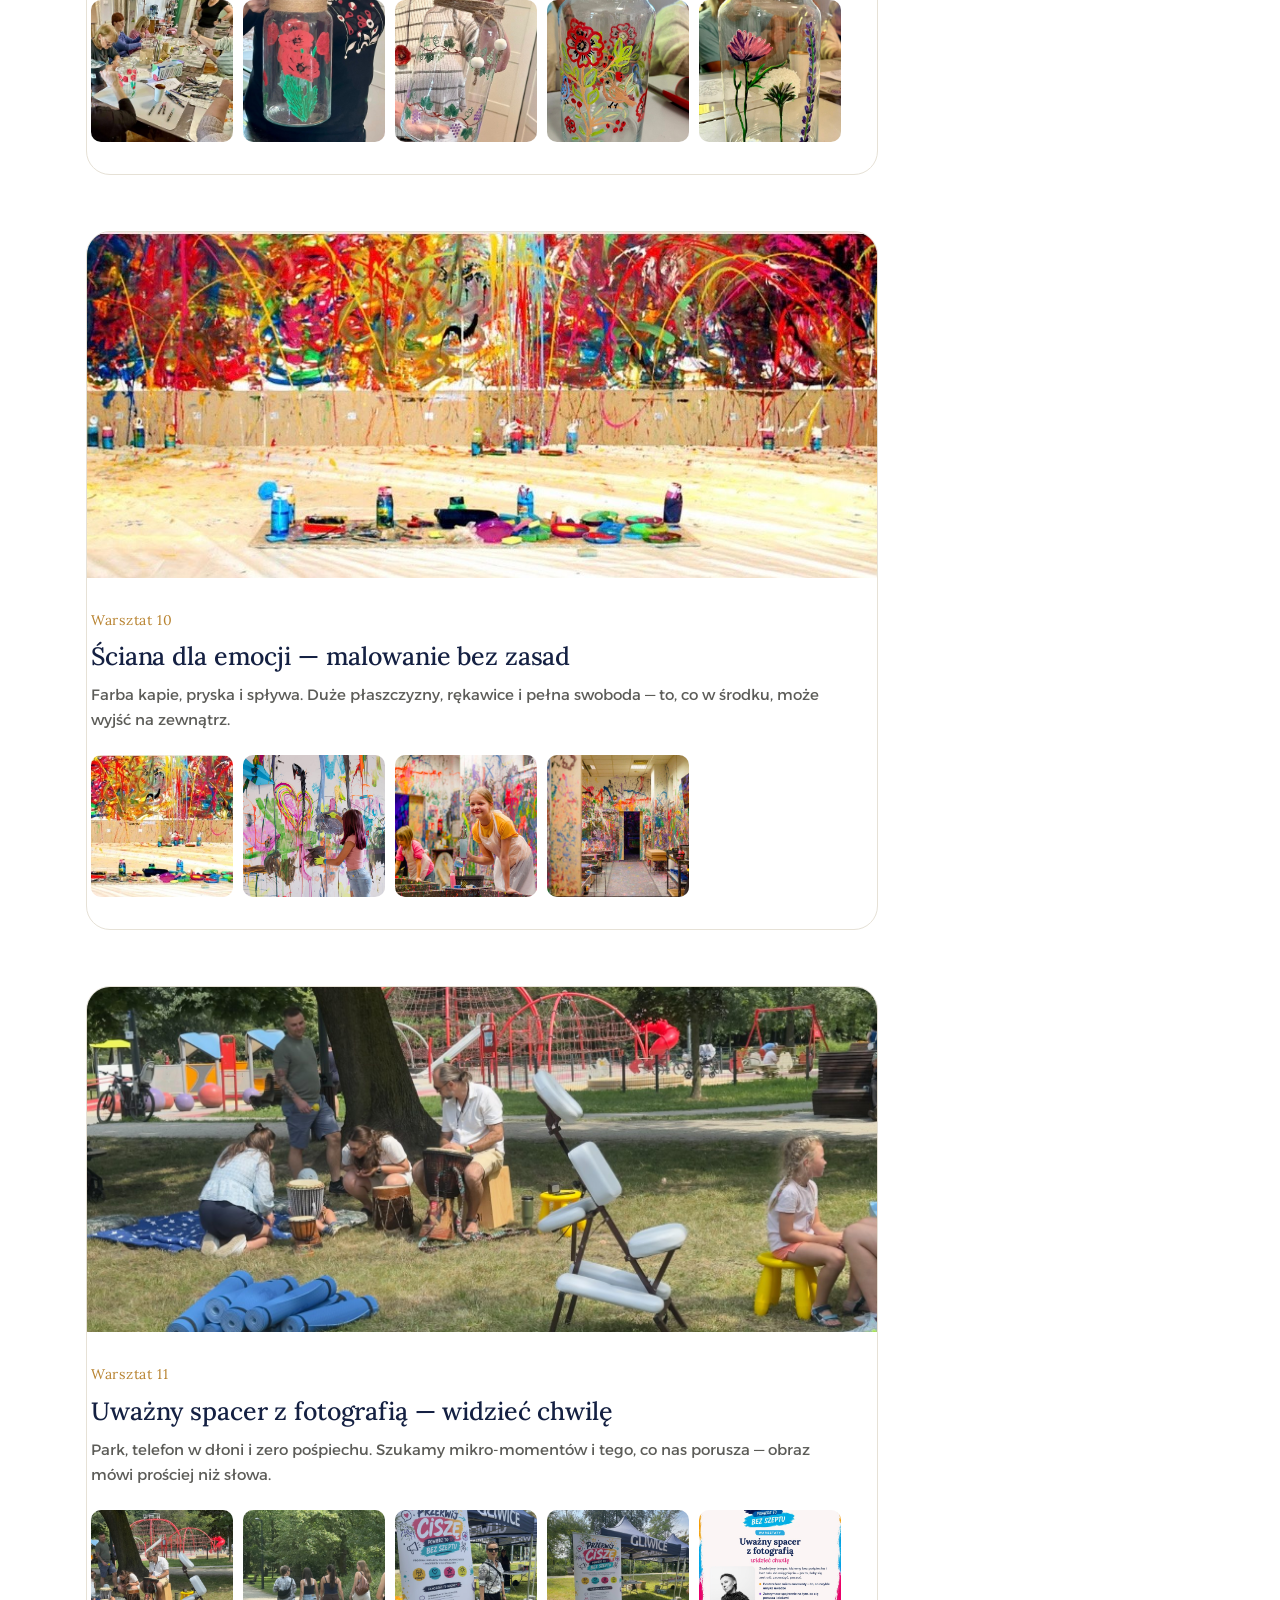
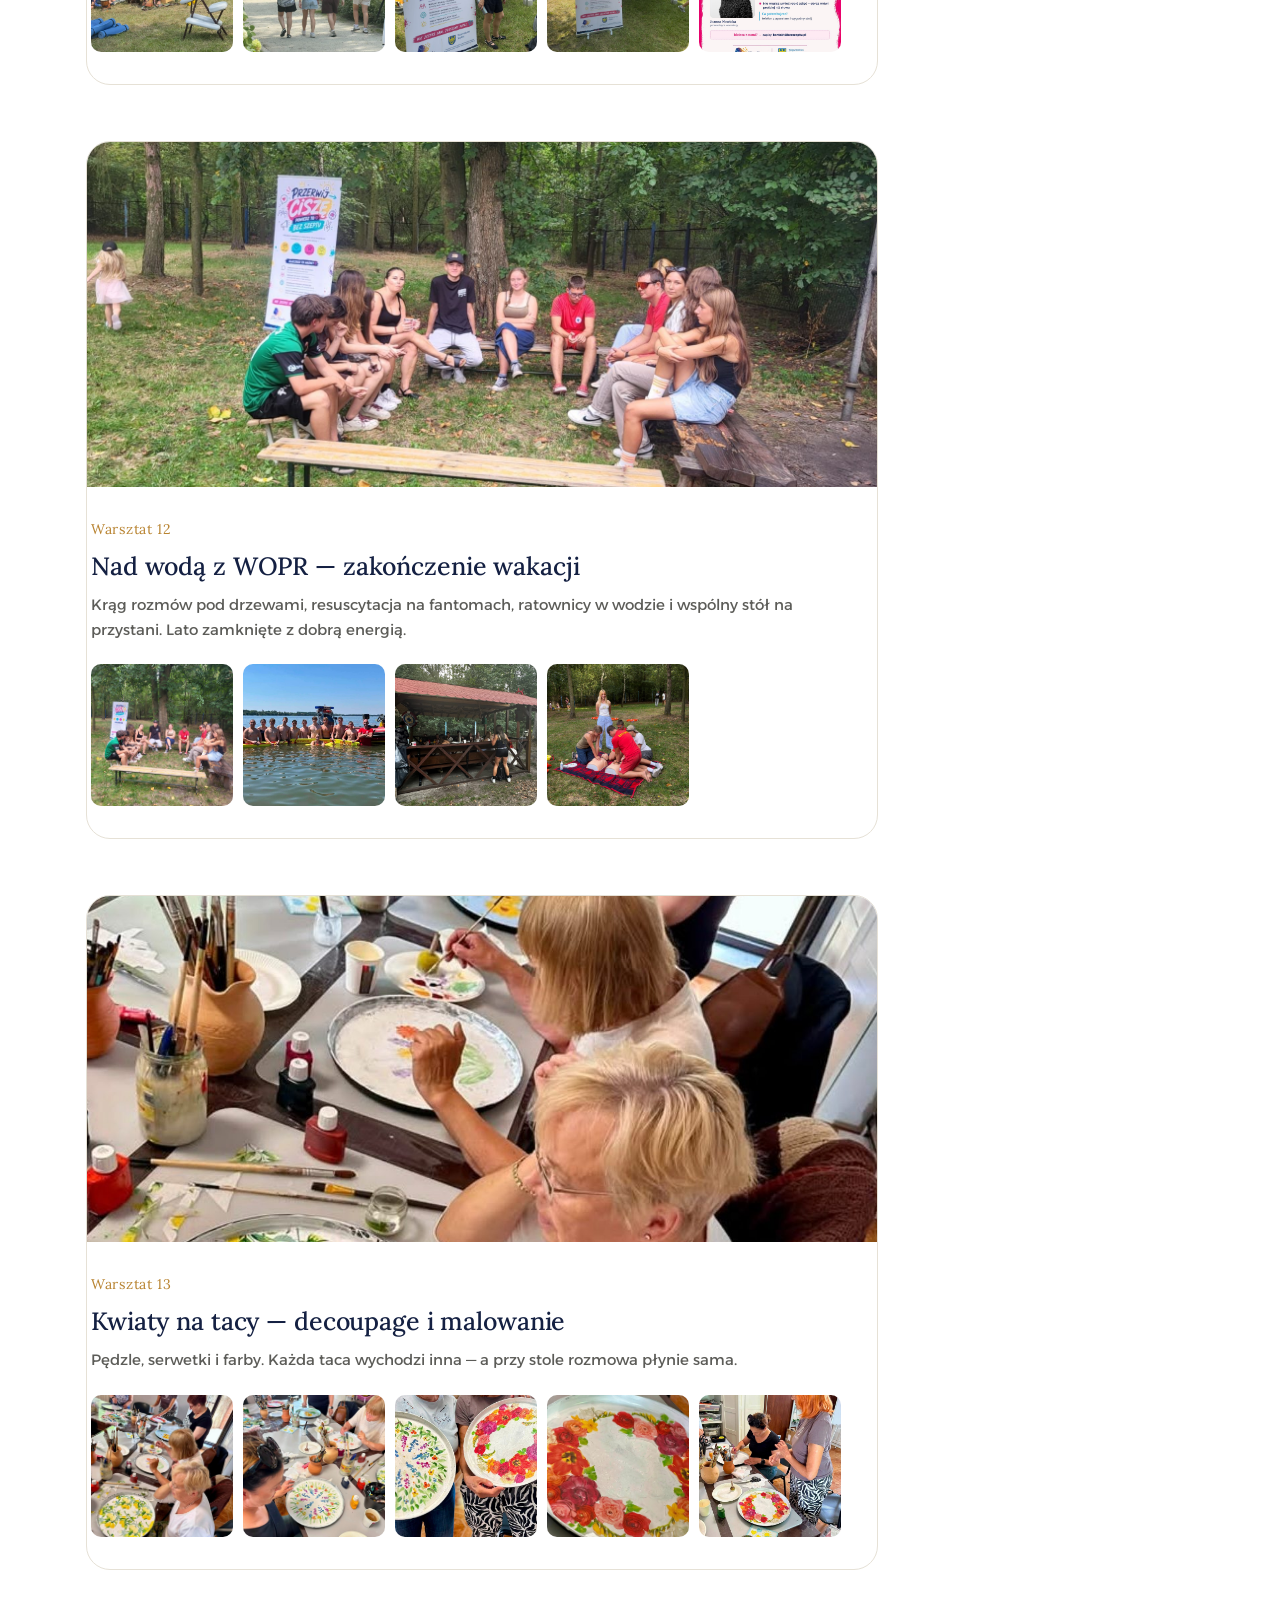
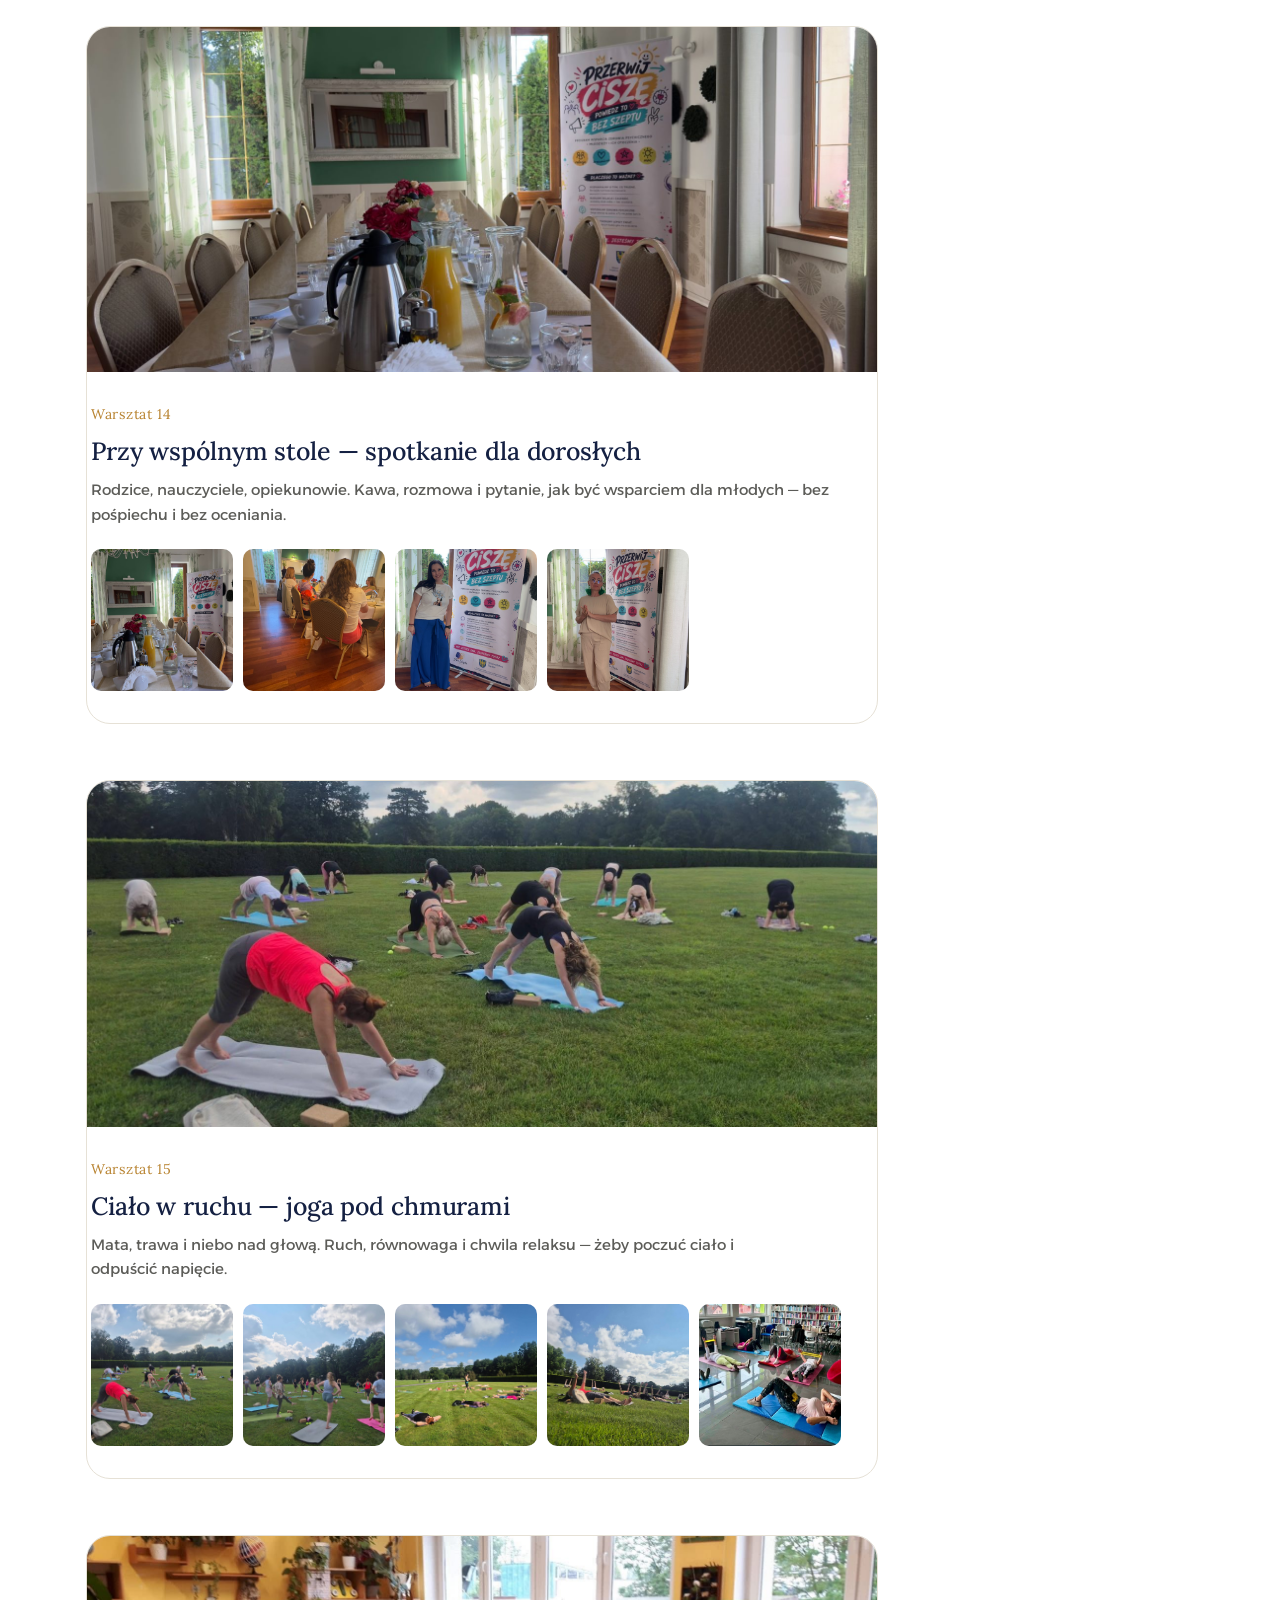
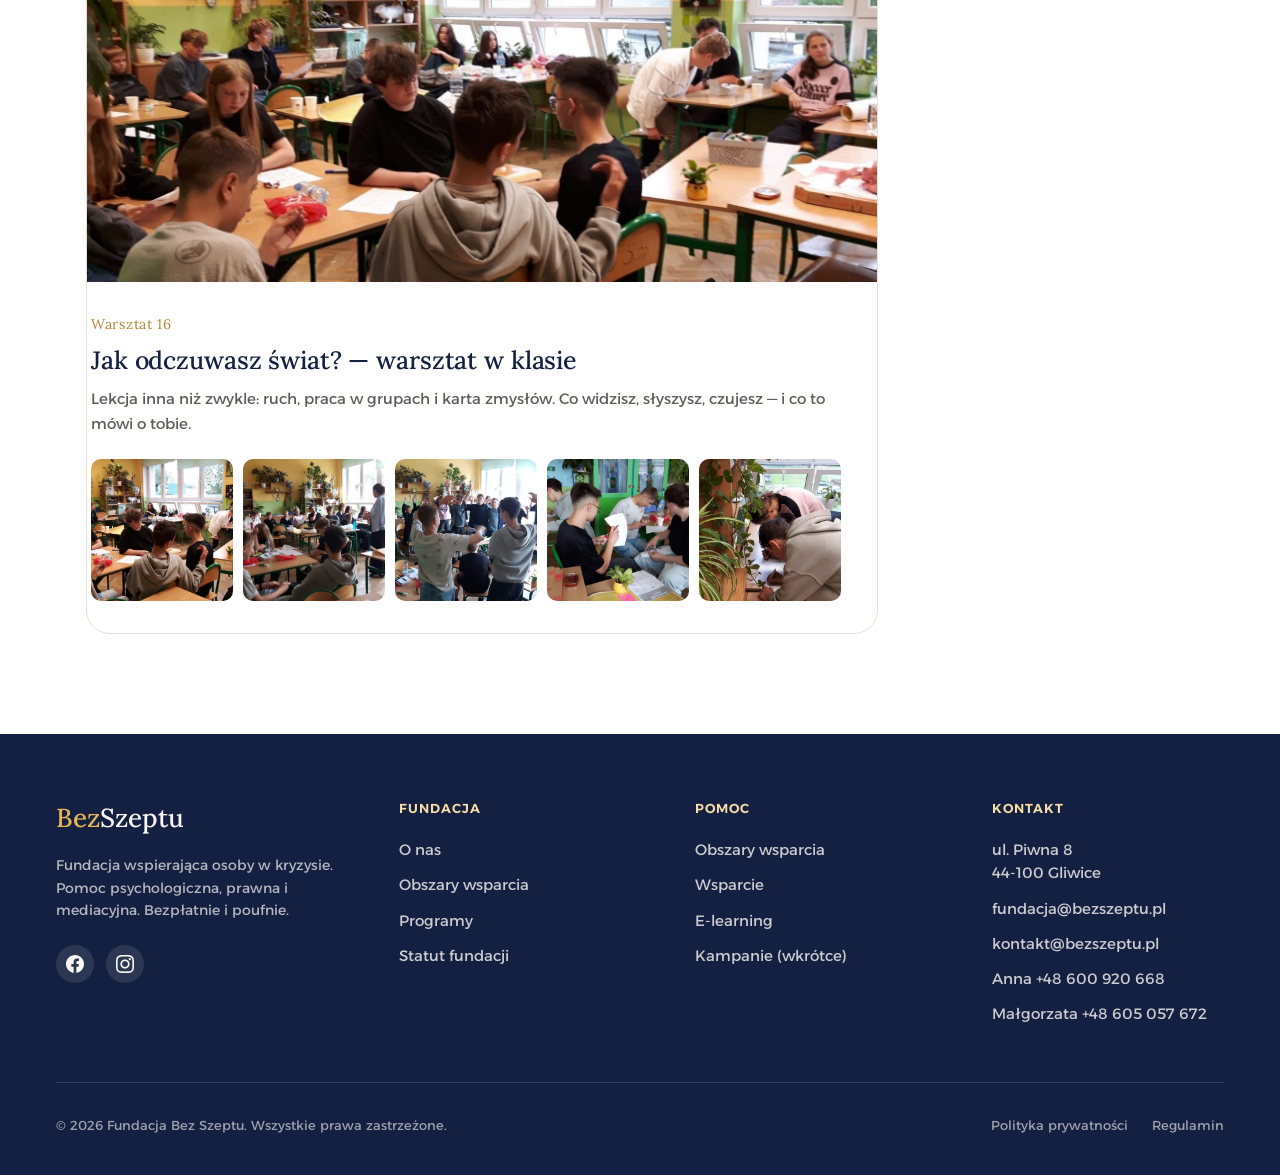
==== commit 7c34a6bf: "Add files via upload" ====
--- a/przerwij-cisze.html
+++ b/przerwij-cisze.html
@@ -189,7 +189,7 @@
   <section style="padding: 72px 56px 8px; text-align: center;">
     <span class="bs-eyebrow" style="justify-content: center;">Program dla młodzieży 12–18 lat</span>
     <h1 style="font-size: 60px; line-height: 1.05; margin-top: 20px; margin-bottom: 18px; letter-spacing: -0.015em;">Przerwij ciszę</h1>
-    <p style="font-size: 19px; line-height: 1.6; color: var(--bs-fg-2); max-width: 720px; margin: 0 auto;">Powiedz to bez szeptu. Dziesięć warsztatów o emocjach, relacjach i sile proszenia o pomoc.</p>
+    <p style="font-size: 19px; line-height: 1.6; color: var(--bs-fg-2); max-width: 720px; margin: 0 auto;">Powiedz to bez szeptu. Szesnaście warsztatów o emocjach, relacjach i sile proszenia o pomoc.</p>
   </section>
 
   <div class="pc-layout">
@@ -211,17 +211,17 @@
 
       <!-- Warsztaty s1–s10 -->
       <div class="pc-section pc-workshop" id="s1">
-        <div class="pc-hero" style="background-image: url('uploads/warsztaty/w1-1.jpg');" role="img" aria-label="Warsztat: rozpoznawanie i nazywanie emocji"></div>
+        <div class="pc-hero" style="background-image: url('uploads/warsztaty/w1-emocje-3.jpg');" role="img" aria-label="Warsztat: rozpoznawanie i nazywanie emocji"></div>
         <div class="pc-body">
           <div class="pc-num">Warsztat 01</div>
           <h3 style="font-size: 25px; line-height: 1.2; margin-bottom: 12px;">Rozpoznawanie i nazywanie emocji</h3>
           <p style="font-size: 15px; line-height: 1.65; color: var(--bs-fg-2); margin-bottom: 22px;">Malowanie, kamienie, kolory. Emocja dostaje nazwę i kształt — łatwiej o niej mówić.</p>
           <div class="pc-gallery">
-            <div class="pc-thumb" role="button" tabindex="0" aria-label="Powiększ zdjęcie" style="background-image: url('uploads/warsztaty/w1-1.jpg');"></div>
-            <div class="pc-thumb" role="button" tabindex="0" aria-label="Powiększ zdjęcie" style="background-image: url('uploads/warsztaty/w1-2.jpg');"></div>
-            <div class="pc-thumb" role="button" tabindex="0" aria-label="Powiększ zdjęcie" style="background-image: url('uploads/warsztaty/w1-3.jpg');"></div>
-            <div class="pc-thumb" role="button" tabindex="0" aria-label="Powiększ zdjęcie" style="background-image: url('uploads/warsztaty/w1-4.jpg');"></div>
-            <div class="pc-thumb" role="button" tabindex="0" aria-label="Powiększ zdjęcie" style="background-image: url('uploads/warsztaty/w1-5.png');"></div>
+            <div class="pc-thumb" role="button" tabindex="0" aria-label="Powiększ zdjęcie" style="background-image: url('uploads/warsztaty/w1-emocje-3.jpg');"></div>
+            <div class="pc-thumb" role="button" tabindex="0" aria-label="Powiększ zdjęcie" style="background-image: url('uploads/warsztaty/w1-emocje-1.jpg');"></div>
+            <div class="pc-thumb" role="button" tabindex="0" aria-label="Powiększ zdjęcie" style="background-image: url('uploads/warsztaty/w1-emocje-4.jpg');"></div>
+            <div class="pc-thumb" role="button" tabindex="0" aria-label="Powiększ zdjęcie" style="background-image: url('uploads/warsztaty/w1-emocje-5.jpg');"></div>
+            <div class="pc-thumb" role="button" tabindex="0" aria-label="Powiększ zdjęcie" style="background-image: url('uploads/warsztaty/w1-emocje-2.jpg');"></div>
           </div>
         </div>
       </div>
@@ -271,22 +271,34 @@
         </div>
       </div>
 
-      <div class="pc-section pc-soon" id="s5">
-        <div class="pc-num">Warsztat 05</div>
-        <p style="font-size: 15px; line-height: 1.65; color: var(--bs-fg-2); margin: 0;">Wkrótce uzupełnimy szczegóły.</p>
+      <div class="pc-section pc-workshop" id="s5">
+        <div class="pc-hero" style="background-image: url('uploads/warsztaty/w5-1.jpg');" role="img" aria-label="Malowanie szklanki cienkim pędzlem"></div>
+        <div class="pc-body">
+          <div class="pc-num">Warsztat 05</div>
+          <h3 style="font-size: 25px; line-height: 1.2; margin-bottom: 12px;">Malowane szkło — kolor, który prześwituje</h3>
+          <p style="font-size: 15px; line-height: 1.65; color: var(--bs-fg-2); margin-bottom: 22px;">Cienki pędzel, farby do szkła i zwykła szklanka. Kwiaty, grzyby, limonki — skupienie na jednym ruchu i coś swojego do zabrania do domu.</p>
+          <div class="pc-gallery">
+            <div class="pc-thumb" role="button" tabindex="0" aria-label="Powiększ zdjęcie" style="background-image: url('uploads/warsztaty/w5-1.jpg');"></div>
+            <div class="pc-thumb" role="button" tabindex="0" aria-label="Powiększ zdjęcie" style="background-image: url('uploads/warsztaty/w5-2.jpg');"></div>
+            <div class="pc-thumb" role="button" tabindex="0" aria-label="Powiększ zdjęcie" style="background-image: url('uploads/warsztaty/w5-3.jpg');"></div>
+            <div class="pc-thumb" role="button" tabindex="0" aria-label="Powiększ zdjęcie" style="background-image: url('uploads/warsztaty/w5-4.jpg');"></div>
+            <div class="pc-thumb" role="button" tabindex="0" aria-label="Powiększ zdjęcie" style="background-image: url('uploads/warsztaty/w5-5.jpg');"></div>
+          </div>
+        </div>
       </div>
 
       <div class="pc-section pc-workshop" id="s6">
-        <div class="pc-hero" style="background-image: url('uploads/warsztaty/w6-5.jpg');" role="img" aria-label="Warsztat o dezinformacji z Wojtkiem"></div>
+        <div class="pc-hero" style="background-image: url('uploads/warsztaty/w6-online-4.jpg'); background-position: center 72%;" role="img" aria-label="Warsztat o dezinformacji z Wojtkiem"></div>
         <div class="pc-body">
           <div class="pc-num">Warsztat 06</div>
           <h3 style="font-size: 25px; line-height: 1.2; margin-bottom: 12px;">Dezinformacja — jak szukać prawdy</h3>
           <p style="font-size: 15px; line-height: 1.65; color: var(--bs-fg-2); margin-bottom: 22px;">Wojtek z Klubu Odkrywców Świata o tym, jak fałszywe informacje grają na emocjach i jak się przed tym bronić.</p>
           <div class="pc-gallery">
-            <div class="pc-thumb" role="button" tabindex="0" aria-label="Powiększ zdjęcie" style="background-image: url('uploads/warsztaty/w6-1.jpg');"></div>
-            <div class="pc-thumb" role="button" tabindex="0" aria-label="Powiększ zdjęcie" style="background-image: url('uploads/warsztaty/w6-2.jpg');"></div>
-            <div class="pc-thumb" role="button" tabindex="0" aria-label="Powiększ zdjęcie" style="background-image: url('uploads/warsztaty/w6-3.jpg');"></div>
-            <div class="pc-thumb" role="button" tabindex="0" aria-label="Powiększ zdjęcie" style="background-image: url('uploads/warsztaty/w6-5.jpg');"></div>
+            <div class="pc-thumb" role="button" tabindex="0" aria-label="Powiększ zdjęcie" style="background-image: url('uploads/warsztaty/w6-online-4.jpg');"></div>
+            <div class="pc-thumb" role="button" tabindex="0" aria-label="Powiększ zdjęcie" style="background-image: url('uploads/warsztaty/w6-online-5.jpg');"></div>
+            <div class="pc-thumb" role="button" tabindex="0" aria-label="Powiększ zdjęcie" style="background-image: url('uploads/warsztaty/w6-online-3.jpg');"></div>
+            <div class="pc-thumb" role="button" tabindex="0" aria-label="Powiększ zdjęcie" style="background-image: url('uploads/warsztaty/w6-online-2.jpg');"></div>
+            <div class="pc-thumb" role="button" tabindex="0" aria-label="Powiększ zdjęcie" style="background-image: url('uploads/warsztaty/w6-online-1.jpg');"></div>
           </div>
         </div>
       </div>
@@ -306,19 +318,30 @@
         </div>
       </div>
 
-      <div class="pc-section pc-soon" id="s8">
-        <div class="pc-num">Warsztat 08</div>
-        <p style="font-size: 15px; line-height: 1.65; color: var(--bs-fg-2); margin: 0;">Wkrótce uzupełnimy szczegóły.</p>
+      <div class="pc-section pc-workshop" id="s8">
+        <div class="pc-hero" style="background-image: url('uploads/warsztaty/w8-1.jpg');" role="img" aria-label="Dziecko malujące na płótnie w pracowni"></div>
+        <div class="pc-body">
+          <div class="pc-num">Warsztat 08</div>
+          <h3 style="font-size: 25px; line-height: 1.2; margin-bottom: 12px;">Wymaluj to — emocje na płótnie</h3>
+          <p style="font-size: 15px; line-height: 1.65; color: var(--bs-fg-2); margin-bottom: 22px;">Peleryna, pędzel i ściany pełne farby. Wszystko wolno, nic nie musi być ładne — złość, radość i smutek zostają na płótnie.</p>
+          <div class="pc-gallery">
+            <div class="pc-thumb" role="button" tabindex="0" aria-label="Powiększ zdjęcie" style="background-image: url('uploads/warsztaty/w8-1.jpg');"></div>
+            <div class="pc-thumb" role="button" tabindex="0" aria-label="Powiększ zdjęcie" style="background-image: url('uploads/warsztaty/w8-2.jpg');"></div>
+            <div class="pc-thumb" role="button" tabindex="0" aria-label="Powiększ zdjęcie" style="background-image: url('uploads/warsztaty/w8-3.jpg');"></div>
+            <div class="pc-thumb" role="button" tabindex="0" aria-label="Powiększ zdjęcie" style="background-image: url('uploads/warsztaty/w8-4.jpg');"></div>
+            <div class="pc-thumb" role="button" tabindex="0" aria-label="Powiększ zdjęcie" style="background-image: url('uploads/warsztaty/w8-5.jpg');"></div>
+          </div>
+        </div>
       </div>
 
       <div class="pc-section pc-workshop" id="s9">
-        <div class="pc-hero" style="background-image: url('uploads/warsztaty/w9-1.jpg');" role="img" aria-label="Warsztaty rękodzieła"></div>
+        <div class="pc-hero" style="background-image: url('uploads/warsztaty/w9-6.jpg');" role="img" aria-label="Warsztaty rękodzieła"></div>
         <div class="pc-body">
           <div class="pc-num">Warsztat 09</div>
           <h3 style="font-size: 25px; line-height: 1.2; margin-bottom: 12px;">Zrobione rękami — rękodzieło i uważność</h3>
           <p style="font-size: 15px; line-height: 1.65; color: var(--bs-fg-2); margin-bottom: 22px;">Wazony, kolory, faktura. Głowa odpoczywa, kiedy ręce pracują.</p>
           <div class="pc-gallery">
-            <div class="pc-thumb" role="button" tabindex="0" aria-label="Powiększ zdjęcie" style="background-image: url('uploads/warsztaty/w9-1.jpg');"></div>
+            <div class="pc-thumb" role="button" tabindex="0" aria-label="Powiększ zdjęcie" style="background-image: url('uploads/warsztaty/w9-6.jpg');"></div>
             <div class="pc-thumb" role="button" tabindex="0" aria-label="Powiększ zdjęcie" style="background-image: url('uploads/warsztaty/w9-2.jpg');"></div>
             <div class="pc-thumb" role="button" tabindex="0" aria-label="Powiększ zdjęcie" style="background-image: url('uploads/warsztaty/w9-3.jpg');"></div>
             <div class="pc-thumb" role="button" tabindex="0" aria-label="Powiększ zdjęcie" style="background-image: url('uploads/warsztaty/w9-4.jpg');"></div>
@@ -327,12 +350,112 @@
         </div>
       </div>
 
-      <div class="pc-section pc-workshop" id="s10" style="border-color: var(--bs-line);">
+      <div class="pc-section pc-workshop" id="s10">
+        <div class="pc-hero" style="background-image: url('uploads/warsztaty/w10-1.jpg');" role="img" aria-label="Ściana pokryta farbą i stanowisko z farbami"></div>
         <div class="pc-body">
           <div class="pc-num">Warsztat 10</div>
-          <h3 style="font-size: 25px; line-height: 1.2; margin-bottom: 12px;">Zadbany i zdrowy fundament dla całej rodziny</h3>
-          <p style="font-size: 15px; line-height: 1.65; color: var(--bs-fg-2); margin-bottom: 22px;">Sen, ruch, jedzenie, rozmowa. Codzienne podstawy, na których stoi zdrowie psychiczne — dla dzieci i dorosłych.</p>
-          <a href="https://docs.google.com/forms/d/e/1FAIpQLSeY14fpkEgWdrQxJjp15g3hb0569A6ZYGUd22OwexD-ic790Q/viewform" target="_blank" rel="noopener noreferrer" class="bs-btn bs-btn-clay" style="padding: 13px 26px;">Zapisz się</a>
+          <h3 style="font-size: 25px; line-height: 1.2; margin-bottom: 12px;">Ściana dla emocji — malowanie bez zasad</h3>
+          <p style="font-size: 15px; line-height: 1.65; color: var(--bs-fg-2); margin-bottom: 22px;">Farba kapie, pryska i spływa. Duże płaszczyzny, rękawice i pełna swoboda — to, co w środku, może wyjść na zewnątrz.</p>
+          <div class="pc-gallery">
+            <div class="pc-thumb" role="button" tabindex="0" aria-label="Powiększ zdjęcie" style="background-image: url('uploads/warsztaty/w10-1.jpg');"></div>
+            <div class="pc-thumb" role="button" tabindex="0" aria-label="Powiększ zdjęcie" style="background-image: url('uploads/warsztaty/w10-2.jpg');"></div>
+            <div class="pc-thumb" role="button" tabindex="0" aria-label="Powiększ zdjęcie" style="background-image: url('uploads/warsztaty/w10-3.jpg');"></div>
+            <div class="pc-thumb" role="button" tabindex="0" aria-label="Powiększ zdjęcie" style="background-image: url('uploads/warsztaty/w10-4.jpg');"></div>
+          </div>
+        </div>
+      </div>
+
+      <div class="pc-section pc-workshop" id="s11">
+        <div class="pc-hero" style="background-image: url('uploads/warsztaty/w11-5.jpg'); background-position: 40% center;" role="img" aria-label="Bębny i strefa relaksu w parku"></div>
+        <div class="pc-body">
+          <div class="pc-num">Warsztat 11</div>
+          <h3 style="font-size: 25px; line-height: 1.2; margin-bottom: 12px;">Uważny spacer z fotografią — widzieć chwilę</h3>
+          <p style="font-size: 15px; line-height: 1.65; color: var(--bs-fg-2); margin-bottom: 22px;">Park, telefon w dłoni i zero pośpiechu. Szukamy mikro-momentów i tego, co nas porusza — obraz mówi prościej niż słowa.</p>
+          <div class="pc-gallery">
+            <div class="pc-thumb" role="button" tabindex="0" aria-label="Powiększ zdjęcie" style="background-image: url('uploads/warsztaty/w11-5.jpg');"></div>
+            <div class="pc-thumb" role="button" tabindex="0" aria-label="Powiększ zdjęcie" style="background-image: url('uploads/warsztaty/w11-1.jpg');"></div>
+            <div class="pc-thumb" role="button" tabindex="0" aria-label="Powiększ zdjęcie" style="background-image: url('uploads/warsztaty/w11-4.jpg');"></div>
+            <div class="pc-thumb" role="button" tabindex="0" aria-label="Powiększ zdjęcie" style="background-image: url('uploads/warsztaty/w11-3.jpg');"></div>
+            <div class="pc-thumb" role="button" tabindex="0" aria-label="Powiększ zdjęcie" style="background-image: url('uploads/warsztaty/w11-2.jpg');"></div>
+          </div>
+        </div>
+      </div>
+
+      <div class="pc-section pc-workshop" id="s12">
+        <div class="pc-hero" style="background-image: url('uploads/warsztaty/w12-1.jpg');" role="img" aria-label="Krąg rozmów nad wodą z WOPR"></div>
+        <div class="pc-body">
+          <div class="pc-num">Warsztat 12</div>
+          <h3 style="font-size: 25px; line-height: 1.2; margin-bottom: 12px;">Nad wodą z WOPR — zakończenie wakacji</h3>
+          <p style="font-size: 15px; line-height: 1.65; color: var(--bs-fg-2); margin-bottom: 22px;">Krąg rozmów pod drzewami, resuscytacja na fantomach, ratownicy w wodzie i wspólny stół na przystani. Lato zamknięte z dobrą energią.</p>
+          <div class="pc-gallery">
+            <div class="pc-thumb" role="button" tabindex="0" aria-label="Powiększ zdjęcie" style="background-image: url('uploads/warsztaty/w12-1.jpg');"></div>
+            <div class="pc-thumb" role="button" tabindex="0" aria-label="Powiększ zdjęcie" style="background-image: url('uploads/warsztaty/w12-2.jpg');"></div>
+            <div class="pc-thumb" role="button" tabindex="0" aria-label="Powiększ zdjęcie" style="background-image: url('uploads/warsztaty/w12-4.jpg');"></div>
+            <div class="pc-thumb" role="button" tabindex="0" aria-label="Powiększ zdjęcie" style="background-image: url('uploads/warsztaty/w12-3.jpg');"></div>
+          </div>
+        </div>
+      </div>
+
+      <div class="pc-section pc-workshop" id="s13">
+        <div class="pc-hero" style="background-image: url('uploads/warsztaty/w13-1.jpg');" role="img" aria-label="Uczestniczki malujące tace przy wspólnym stole"></div>
+        <div class="pc-body">
+          <div class="pc-num">Warsztat 13</div>
+          <h3 style="font-size: 25px; line-height: 1.2; margin-bottom: 12px;">Kwiaty na tacy — decoupage i malowanie</h3>
+          <p style="font-size: 15px; line-height: 1.65; color: var(--bs-fg-2); margin-bottom: 22px;">Pędzle, serwetki i farby. Każda taca wychodzi inna — a przy stole rozmowa płynie sama.</p>
+          <div class="pc-gallery">
+            <div class="pc-thumb" role="button" tabindex="0" aria-label="Powiększ zdjęcie" style="background-image: url('uploads/warsztaty/w13-1.jpg');"></div>
+            <div class="pc-thumb" role="button" tabindex="0" aria-label="Powiększ zdjęcie" style="background-image: url('uploads/warsztaty/w13-2.jpg');"></div>
+            <div class="pc-thumb" role="button" tabindex="0" aria-label="Powiększ zdjęcie" style="background-image: url('uploads/warsztaty/w13-4.jpg');"></div>
+            <div class="pc-thumb" role="button" tabindex="0" aria-label="Powiększ zdjęcie" style="background-image: url('uploads/warsztaty/w13-5.jpg');"></div>
+            <div class="pc-thumb" role="button" tabindex="0" aria-label="Powiększ zdjęcie" style="background-image: url('uploads/warsztaty/w13-3.jpg');"></div>
+          </div>
+        </div>
+      </div>
+
+      <div class="pc-section pc-workshop" id="s14">
+        <div class="pc-hero" style="background-image: url('uploads/warsztaty/w14-6.jpg');" role="img" aria-label="Nakryty stół i roll-up programu Przerwij ciszę"></div>
+        <div class="pc-body">
+          <div class="pc-num">Warsztat 14</div>
+          <h3 style="font-size: 25px; line-height: 1.2; margin-bottom: 12px;">Przy wspólnym stole — spotkanie dla dorosłych</h3>
+          <p style="font-size: 15px; line-height: 1.65; color: var(--bs-fg-2); margin-bottom: 22px;">Rodzice, nauczyciele, opiekunowie. Kawa, rozmowa i pytanie, jak być wsparciem dla młodych — bez pośpiechu i bez oceniania.</p>
+          <div class="pc-gallery">
+            <div class="pc-thumb" role="button" tabindex="0" aria-label="Powiększ zdjęcie" style="background-image: url('uploads/warsztaty/w14-6.jpg');"></div>
+            <div class="pc-thumb" role="button" tabindex="0" aria-label="Powiększ zdjęcie" style="background-image: url('uploads/warsztaty/w14-2.jpg');"></div>
+            <div class="pc-thumb" role="button" tabindex="0" aria-label="Powiększ zdjęcie" style="background-image: url('uploads/warsztaty/w14-4.jpg');"></div>
+            <div class="pc-thumb" role="button" tabindex="0" aria-label="Powiększ zdjęcie" style="background-image: url('uploads/warsztaty/w14-5.jpg');"></div>
+          </div>
+        </div>
+      </div>
+
+      <div class="pc-section pc-workshop" id="s15">
+        <div class="pc-hero" style="background-image: url('uploads/warsztaty/w15-1.jpg'); background-position: center 70%;" role="img" aria-label="Joga na trawie w parku"></div>
+        <div class="pc-body">
+          <div class="pc-num">Warsztat 15</div>
+          <h3 style="font-size: 25px; line-height: 1.2; margin-bottom: 12px;">Ciało w ruchu — joga pod chmurami</h3>
+          <p style="font-size: 15px; line-height: 1.65; color: var(--bs-fg-2); margin-bottom: 22px;">Mata, trawa i niebo nad głową. Ruch, równowaga i chwila relaksu — żeby poczuć ciało i odpuścić napięcie.</p>
+          <div class="pc-gallery">
+            <div class="pc-thumb" role="button" tabindex="0" aria-label="Powiększ zdjęcie" style="background-image: url('uploads/warsztaty/w15-1.jpg');"></div>
+            <div class="pc-thumb" role="button" tabindex="0" aria-label="Powiększ zdjęcie" style="background-image: url('uploads/warsztaty/w15-2.jpg');"></div>
+            <div class="pc-thumb" role="button" tabindex="0" aria-label="Powiększ zdjęcie" style="background-image: url('uploads/warsztaty/w15-3.jpg');"></div>
+            <div class="pc-thumb" role="button" tabindex="0" aria-label="Powiększ zdjęcie" style="background-image: url('uploads/warsztaty/w15-4.jpg');"></div>
+            <div class="pc-thumb" role="button" tabindex="0" aria-label="Powiększ zdjęcie" style="background-image: url('uploads/warsztaty/w15-5.jpg');"></div>
+          </div>
+        </div>
+      </div>
+
+      <div class="pc-section pc-workshop" id="s16">
+        <div class="pc-hero" style="background-image: url('uploads/warsztaty/w16-1.jpg');" role="img" aria-label="Warsztat w klasie — rozmowa w grupach"></div>
+        <div class="pc-body">
+          <div class="pc-num">Warsztat 16</div>
+          <h3 style="font-size: 25px; line-height: 1.2; margin-bottom: 12px;">Jak odczuwasz świat? — warsztat w klasie</h3>
+          <p style="font-size: 15px; line-height: 1.65; color: var(--bs-fg-2); margin-bottom: 22px;">Lekcja inna niż zwykle: ruch, praca w grupach i karta zmysłów. Co widzisz, słyszysz, czujesz — i co to mówi o tobie.</p>
+          <div class="pc-gallery">
+            <div class="pc-thumb" role="button" tabindex="0" aria-label="Powiększ zdjęcie" style="background-image: url('uploads/warsztaty/w16-1.jpg');"></div>
+            <div class="pc-thumb" role="button" tabindex="0" aria-label="Powiększ zdjęcie" style="background-image: url('uploads/warsztaty/w16-2.jpg');"></div>
+            <div class="pc-thumb" role="button" tabindex="0" aria-label="Powiększ zdjęcie" style="background-image: url('uploads/warsztaty/w16-3.jpg');"></div>
+            <div class="pc-thumb" role="button" tabindex="0" aria-label="Powiększ zdjęcie" style="background-image: url('uploads/warsztaty/w16-4.jpg');"></div>
+            <div class="pc-thumb" role="button" tabindex="0" aria-label="Powiększ zdjęcie" style="background-image: url('uploads/warsztaty/w16-5.jpg');"></div>
+          </div>
         </div>
       </div>
 
@@ -346,12 +469,18 @@
       <a href="#s2"><span class="pc-dot"></span>2 · Stres i lęk</a>
       <a href="#s3"><span class="pc-dot"></span>3 · Komunikacja</a>
       <a href="#s4"><span class="pc-dot"></span>4 · Poczucie wartości</a>
-      <a href="#s5"><span class="pc-dot"></span>5 · Relacje i granice</a>
+      <a href="#s5"><span class="pc-dot"></span>5 · Kolor skupienia</a>
       <a href="#s6"><span class="pc-dot"></span>6 · Świat online</a>
       <a href="#s7"><span class="pc-dot"></span>7 · Prośba o pomoc</a>
-      <a href="#s8"><span class="pc-dot"></span>8 · Kryzys i strata</a>
+      <a href="#s8"><span class="pc-dot"></span>8 · Emocje na płótnie</a>
       <a href="#s9"><span class="pc-dot"></span>9 · Dla rodziców</a>
       <a href="#s10"><span class="pc-dot"></span>10 · Integracja</a>
+      <a href="#s11"><span class="pc-dot"></span>11 · Uważny spacer</a>
+      <a href="#s12"><span class="pc-dot"></span>12 · Kryzys i strata</a>
+      <a href="#s13"><span class="pc-dot"></span>13 · Kwiaty na tacy</a>
+      <a href="#s14"><span class="pc-dot"></span>14 · Przy wspólnym stole</a>
+      <a href="#s15"><span class="pc-dot"></span>15 · Ciało w ruchu</a>
+      <a href="#s16"><span class="pc-dot"></span>16 · Jak odczuwasz świat?</a>
     </aside>
 
   </div>
@@ -361,7 +490,7 @@
   <div class="pc-lb" id="pcLb" role="dialog" aria-modal="true" aria-label="Powiększone zdjęcie">
     <button type="button" class="pc-lb-close" id="pcLbClose" aria-label="Zamknij">×</button>
     <button type="button" class="pc-lb-nav pc-lb-prev" id="pcLbPrev" aria-label="Poprzednie zdjęcie">‹</button>
-    <img id="pcLbImg" src="" alt="">
+    <img id="pcLbImg" alt="">
     <button type="button" class="pc-lb-nav pc-lb-next" id="pcLbNext" aria-label="Następne zdjęcie">›</button>
   </div>
 
@@ -420,7 +549,7 @@
   }
   function close() {
     lb.classList.remove('open');
-    img.src = '';
+    img.removeAttribute('src');
     document.body.style.overflow = '';
   }
 
